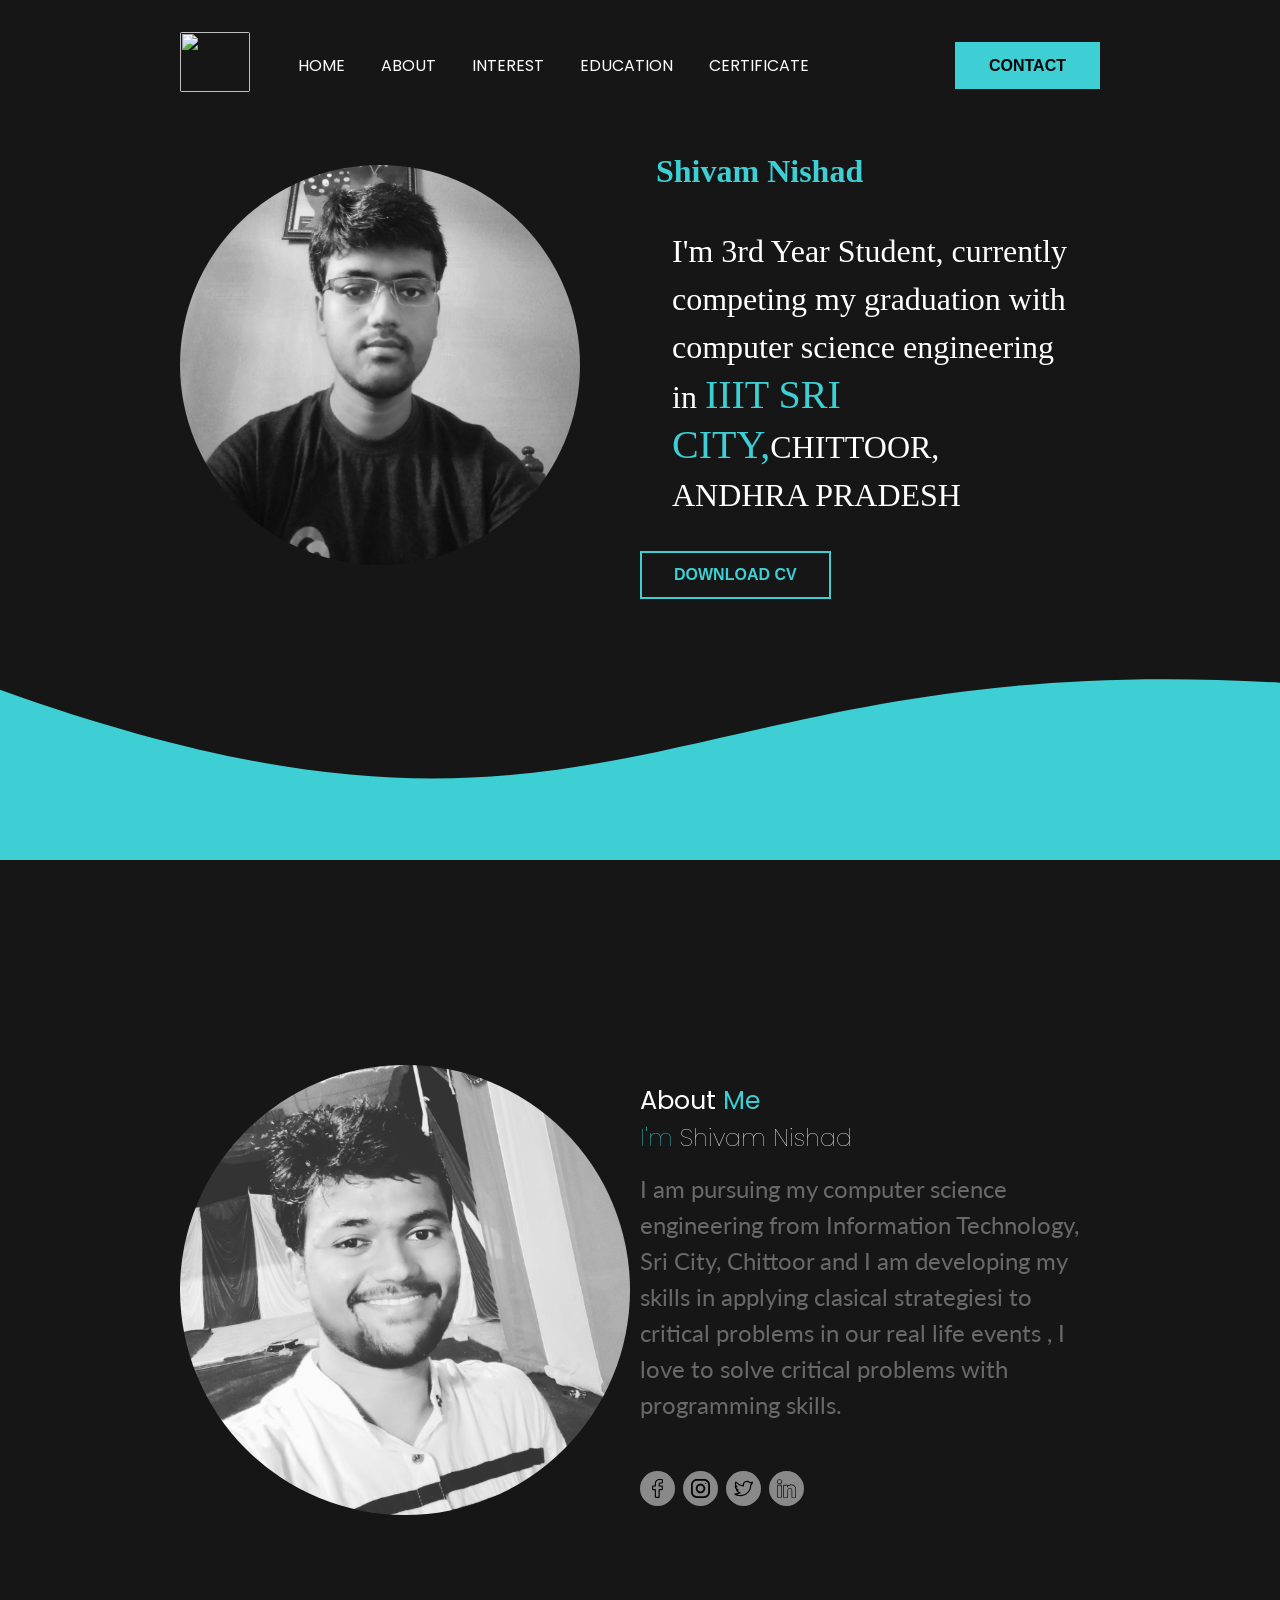
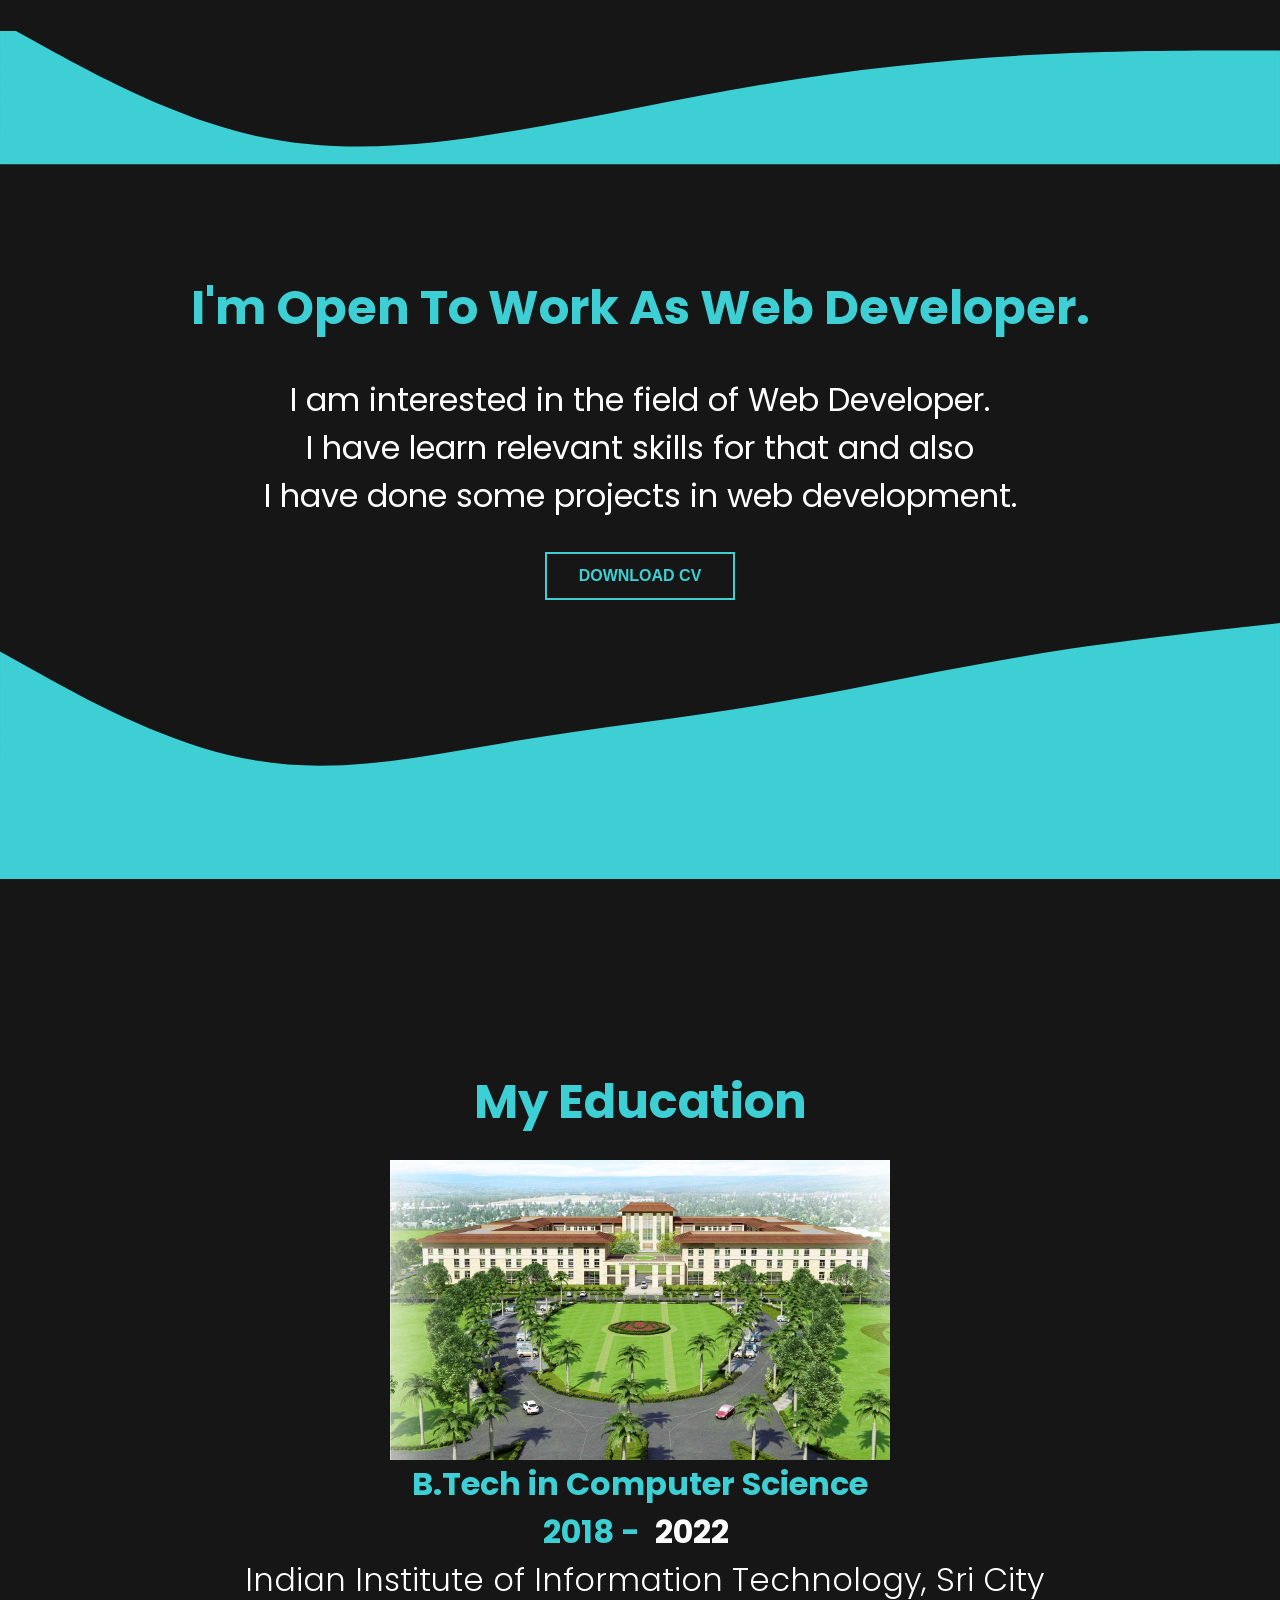
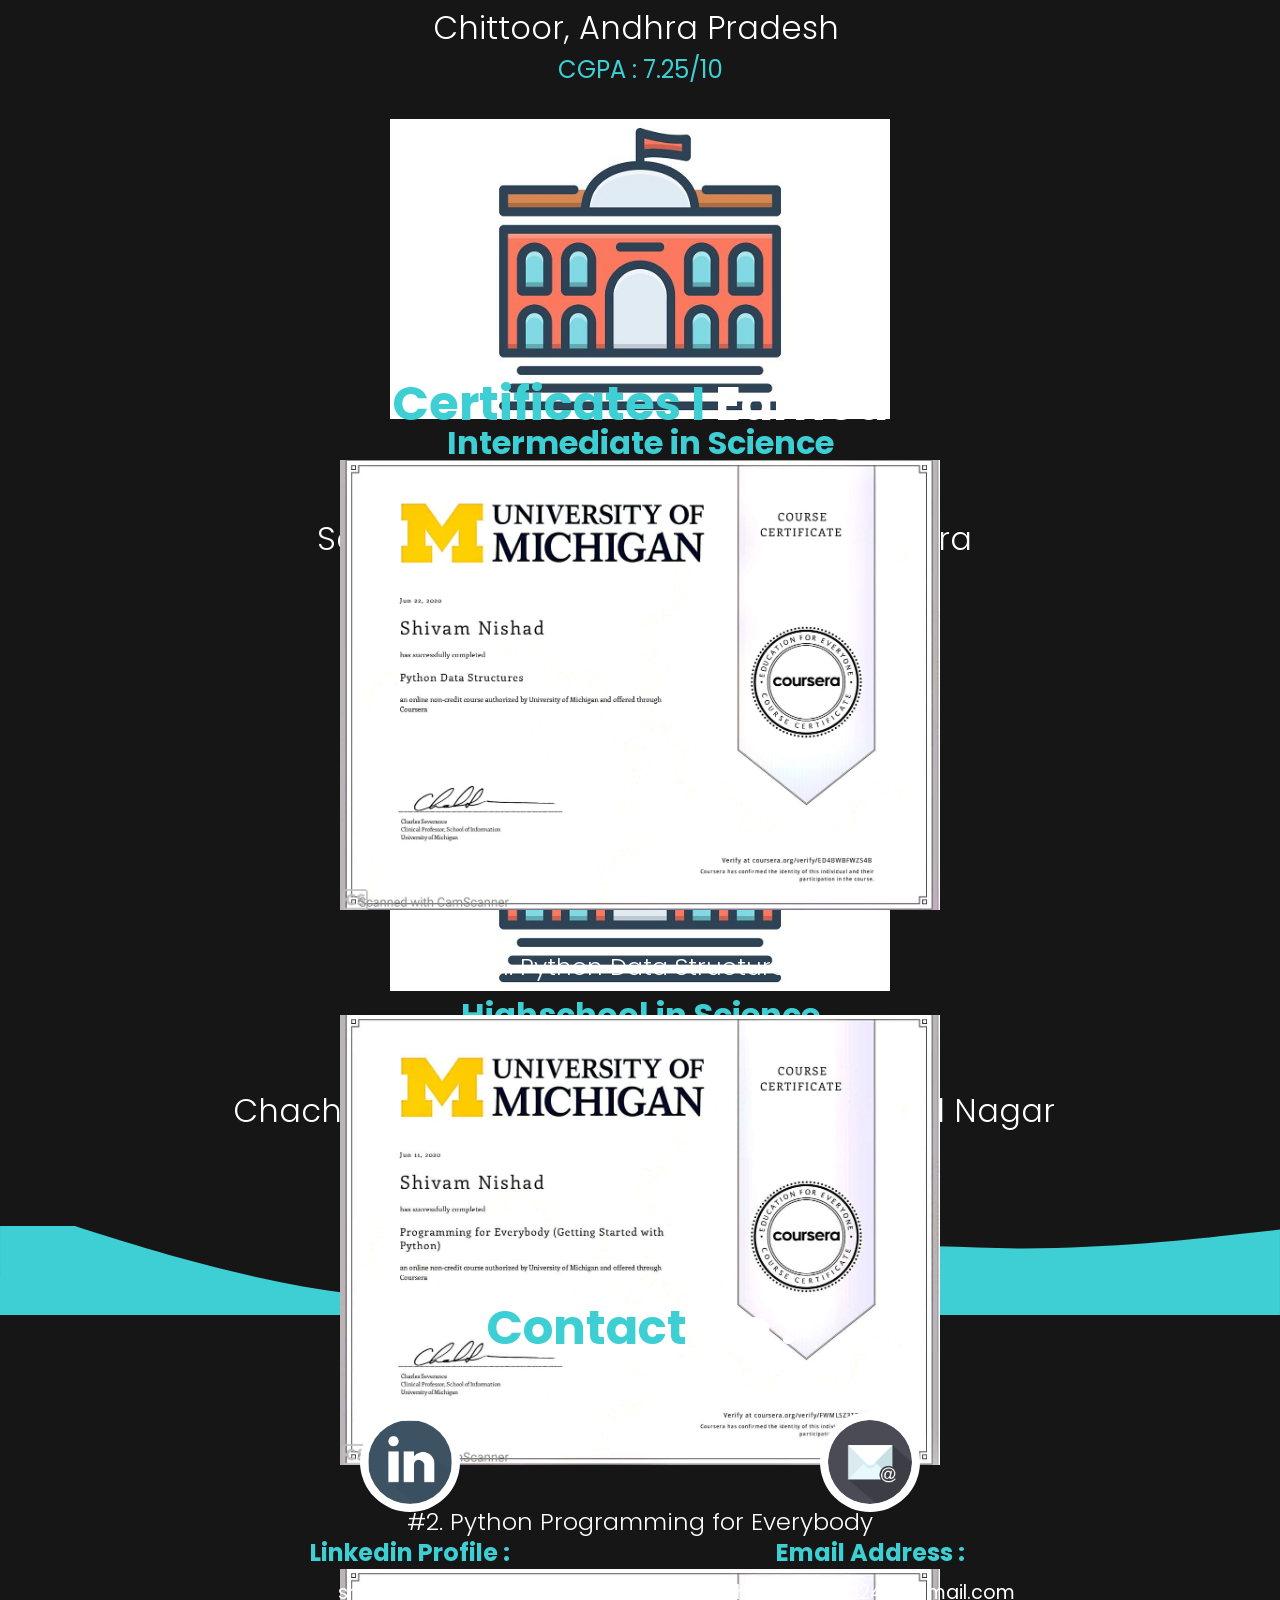
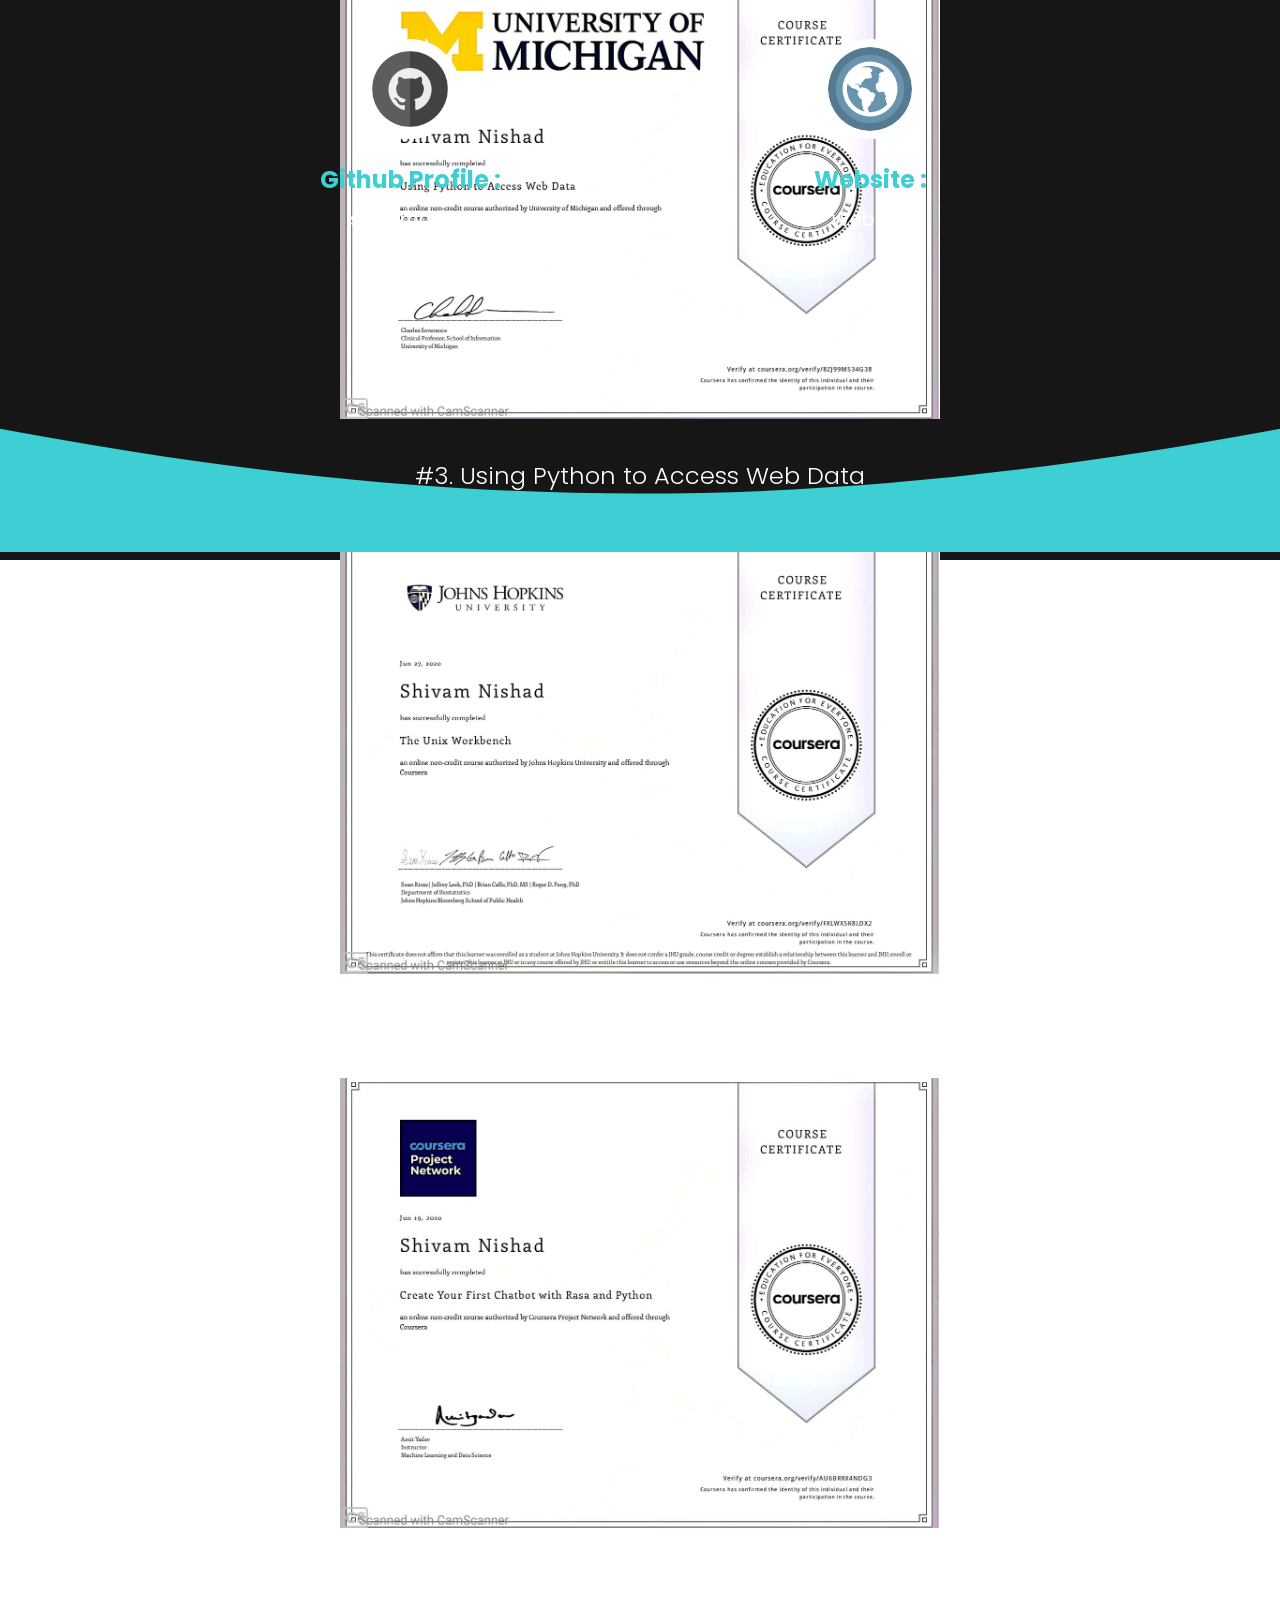
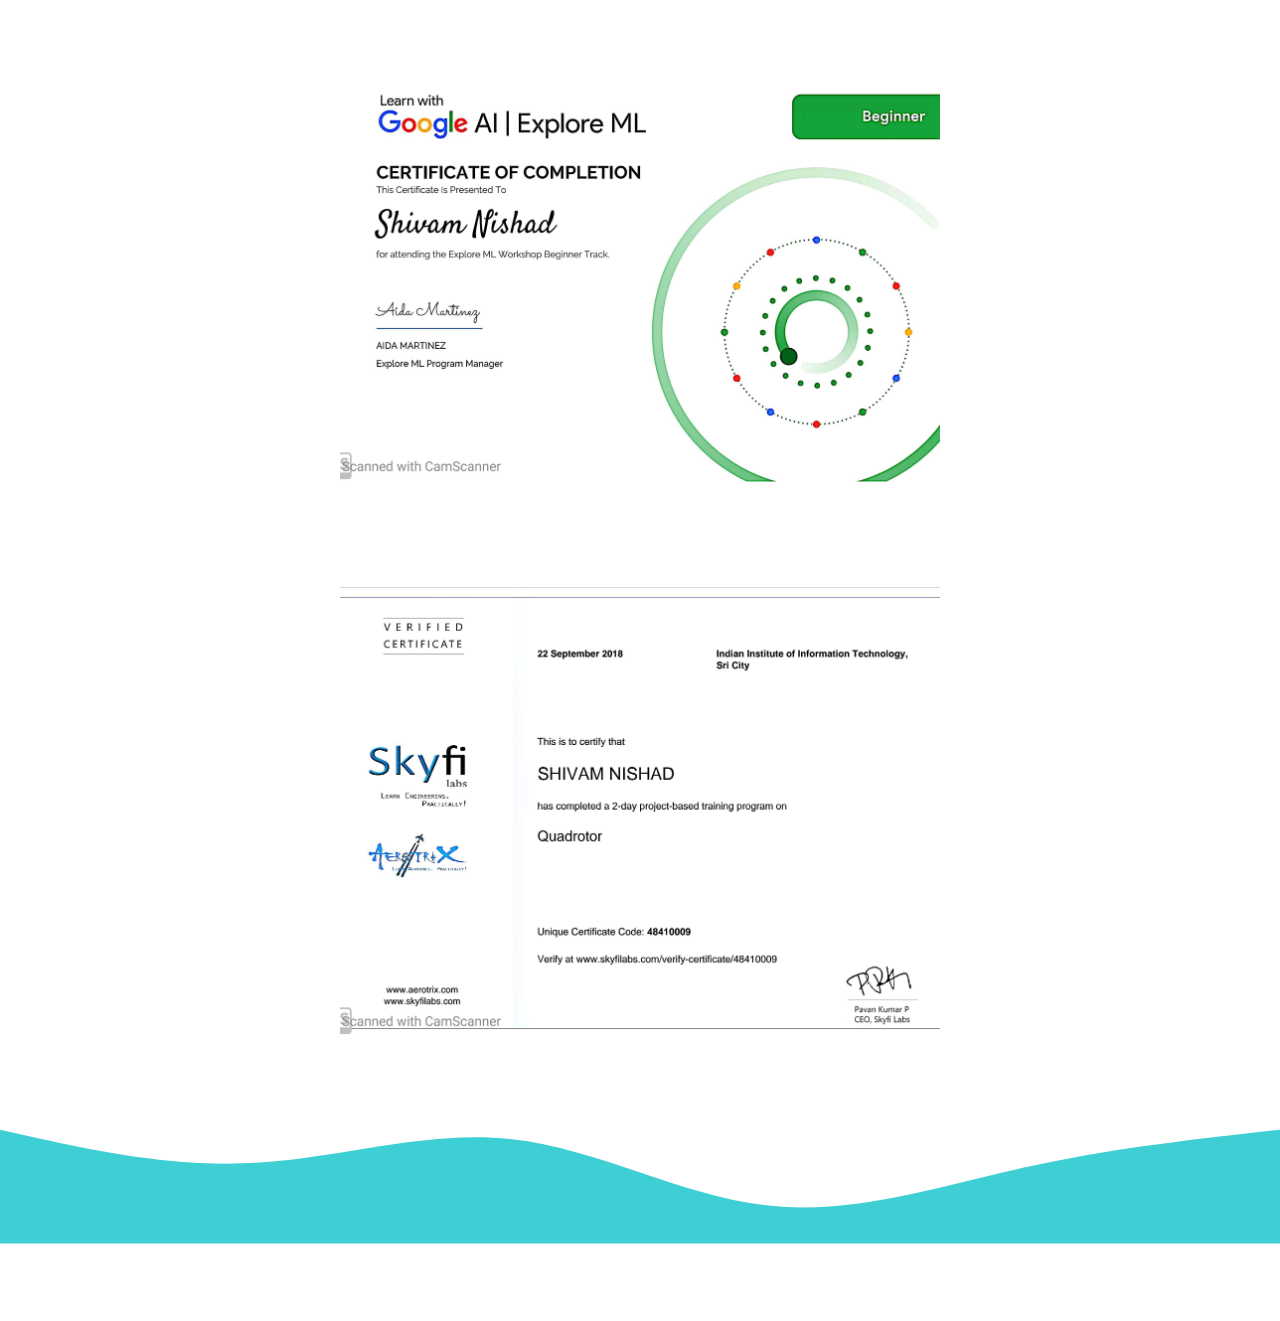
==== index.html @ f61438ac "first commit" ====
<!DOCTYPE html>
<html lang="en">
<head>
    <meta charset="UTF-8">
    <meta name="viewport" content="width=device-width, initial-scale=1.0">
    <title>Welcome ! To My Portfolio</title>
    <link rel="shotcut icon" href="./Image/browser-tab.svg">
    <link rel="preconnect" href="https://fonts.gstatic.com">
    <link href="https://fonts.googleapis.com/css2?family=Poppins:wght@500&display=swap" rel="stylesheet">
    <link rel="preconnect" href="https://fonts.gstatic.com">
    <link rel="preconnect" href="https://fonts.gstatic.com">
    <link rel="stylesheet" type="text/css" href="//cdn.jsdelivr.net/npm/slick-carousel@1.8.1/slick/slick.css"/>
    <link href="https://fonts.googleapis.com/css2?family=Lato:ital,wght@1,300;1,700&display=swap" rel="stylesheet"><link rel="stylesheet" href="./CSS/style.css">
</head>
<body>
    <header>
        <div class="container">
        <nav class="flex items-center justify-between">
            <div class="left flex items-center">
                <div class="branding">
                    <img src="https://cdn1.iconfinder.com/data/icons/office-222/91/General_Office_23-512.png" height="60px" width="70px" alt="">
                </div>
                <div>
                    <a href="#">Home</a>
                    <a href="#about">About</a>
                    <a href="#Interest">Interest</a>
                    <a href="#education">Education</a>
                    <a href="#Certificate">Certificate</a>
                </div>
            </div>
            <div class="right">
                <a href="#contact">
                <button class="btn btn-primary" href="#contact">Contact</button>
            </a>
            </div>
        </nav>
        <div class="Me flex items-center justify-between">
            <div class="left flex-1 flex justifi-center">
                <img src="./Image/profile.jpg" height="400px" width="400px" alt="">
            </div>
            <div class="right flex-1 ">
                <h6>Shivam Nishad</h6>
                <h1>I'm 3rd Year Student, currently competing my graduation with computer science engineering in <span>IIIT SRI CITY,</span>CHITTOOR, ANDHRA PRADESH</h1>
                <div>
                    <a href="./documents/Resume_shivam.pdf" download>
                    <button class="btn btn-secondary"> DOWNLOAD CV </button>
                </a>
                </div>
            </div>
        </div>
        </div>
        <div style="height: 185px; overflow: hidden;" ><svg viewBox="0 0 500 150" preserveAspectRatio="none" style="height: 100%; width: 100%;"><path d="M-3.72,9.19 C239.50,192.73 259.81,-23.39 500.22,6.23 L500.00,150.00 L0.00,150.00 Z" style="stroke: none; fill: #3DCFD3;"></path></svg></div>
        <section id="about" class="about">
        <div class="container flex items-center">
            <div class="flex-1">
                <img class="about-me-image" src="./Image/IMG-20190406-WA0015.jpg" width="400px" height="400px" alt="">
            </div>
            <div class="flex-1">
                <h1>About<span> Me </span> </h1>
                <h3><span>I'm</span> Shivam Nishad</h3>
                <p>I am pursuing my computer science engineering from Information Technology, Sri City, Chittoor and I am developing my skills in applying clasical strategiesi to critical problems in our real life events , I love to solve critical problems with programming skills.</p>
                <div class="social">
                    <a href="https://www.facebook.com/profile.php?id=100026314461861"><img src="./Image/facebook.svg" width="30" height="30" alt=""></a>
                    <a href="https://www.instagram.com/sh1vam99/"><img src="./Image/instagram.svg" width="30" height="30" alt=""></a>
                    <a href="https://twitter.com/ShivamN34395406"><img src="./Image/twitter.svg" width="30" height="30" alt=""></a>
                    <a href="https://www.linkedin.com/in/shivam-nishad-bb4752170/"><img src="./Image/linkedin.svg" width="30" height="30" alt=""></a>
                </div>
            </div>
        </div>
        <svg xmlns="http://www.w3.org/2000/svg" viewBox="0 170 1440 320"><path fill="#3DCFD3" fill-opacity="1" d="M0,160L48,186.7C96,213,192,267,288,288C384,309,480,299,576,282.7C672,267,768,245,864,229.3C960,213,1056,203,1152,197.3C1248,192,1344,192,1392,192L1440,192L1440,320L1392,320C1344,320,1248,320,1152,320C1056,320,960,320,864,320C768,320,672,320,576,320C480,320,384,320,288,320C192,320,96,320,48,320L0,320Z"></path></svg>
        </section>
        <section id="Interest" class="freelancer">
            <h1>I'm Open To Work As Web Developer.</h1>
                <p>I am interested in the field of  Web Developer.<br> I have learn relevant skills for that and also <br> I have done some projects in web development.</p>
                <a href="./documents/Resume_shivam.pdf" download>
                <button class="btn btn-secondary">DOWNLOAD CV</button>
                </a>
                
        <svg xmlns="http://www.w3.org/2000/svg" viewBox="0 6 1440 320">
            <path fill="#3DCFD3" fill-opacity="5" d="M0,64L48,90.7C96,117,192,171,288,186.7C384,203,480,181,576,165.3C672,149,768,139,864,122.7C960,107,1056,85,1152,69.3C1248,53,1344,43,1392,37.3L1440,32L1440,320L1392,320C1344,320,1248,320,1152,320C1056,320,960,320,864,320C768,320,672,320,576,320C480,320,384,320,288,320C192,320,96,320,48,320L0,320Z"></path>
          </svg>
        </section>
        <section id="education" class="Education">
            <h1 class="section-heading"><span>My </span>Education</h1>
            <div id="mycorousel" class="corousel slide" data-ride="corousel">  
            <div class="slider">
                <div class="slide">
                    <img src="./Image/IIITS.jpg" alt="">
                    <h3>B.Tech in Computer Science <br> 2018 - <span>2022</span></h3>
                    <h4><span>Indian Institute of Information Technology, Sri City <br>Chittoor, Andhra Pradesh</span> </h4>
	                <p class="location">CGPA : 7.25/10</p>
                </div>
                <div class="slide">
                    <img src="./Image/school.jpg" alt="">
                    <h3>Intermediate in Science <br> 2015 - <span>2017</span></h3>
                    <h4><span>Sardar Patel inter college W-2 Juhi Barra <br> Kanpur, Uttar Pradesh</span> </h4>
	                <p class="location">Class 12th : 84.40%  <span>&&</span> PCM : 90%</p>
                </div>
                <div class="slide">
                    <img src="./Image/school.jpg" alt="">
                    <h3>Highschool in Science <br> 2013 - <span>2015</span></h3>
                    <h4><span>Chacha Nehru Smarak Inter College Govind Nagar <br> Kanpur, Uttar Pradesh</span> </h4>
	                <p class="location">Class 10th : 87.83%</p>
                </div>
            </div>
            <div class="slider-dots"></div>
        </div>  
        <svg xmlns="http://www.w3.org/2000/svg" viewBox="0 220 1440 220"><path fill="#3DCFD3" fill-opacity="1" d="M0,192L48,208C96,224,192,256,288,277.3C384,299,480,309,576,298.7C672,288,768,256,864,245.3C960,235,1056,245,1152,245.3C1248,245,1344,235,1392,229.3L1440,224L1440,320L1392,320C1344,320,1248,320,1152,320C1056,320,960,320,864,320C768,320,672,320,576,320C480,320,384,320,288,320C192,320,96,320,48,320L0,320Z"></path></svg>   
     </section>

     <section id="Certificate" class="work">
        <h1 class="section-heading">Certificates I<span> Earned </span></h1>
        <div id="mycorousel" class="corousel slide" data-ride="corousel"></div>
        <div class="Certificate-slider">
            <div class="slide">
                <a href="https://coursera.org/share/10fdf698d60123644ab3b69899d9bbb2"><img src="./Image/python-data-structure.jpeg" alt=""></a>
                    <h3>#1. Python Data Structures</h3>
            </div>
            <div class="slide">
                <a href="https://coursera.org/share/2f225fdd6e8ce8d485247b0a95b517a1"><img src="./Image/python-evry-bdy.jpg" alt=""></a>
                <h3>#2. Python Programming for Everybody</h3>
            </div>
            <div class="slide">
                <a href="https://coursera.org/share/739a9110d468173770679551396db1c9"><img src="./Image/python-web-data.jpeg" alt=""></a>
                <h3>#3. Using Python to Access Web Data</h3>
            </div>
            <div class="slide">
                <a href="https://coursera.org/share/9d49b92a0332fd8b5a9b939c83be8df5"><img src="./Image/unix-workbench.jpeg" alt=""></a>
                <h3>#4. The Unix Workbench</h3>
            </div>
            <div class="slide">
                <a href="https://coursera.org/share/16cab9f145cea34e9f3ab32277da7755"><img src="./Image/chatboat.jpg" alt=""></a>
                <h3>#5. First Chatbot with Rasa and Python</h3>
            </div>
            <div class="slide">
                <a href="https://drive.google.com/file/d/152Jw9VzxhFRpgqG7Gvkb_3tuql6ZMbxX/view"><img src="./Image/explore-ML.jpeg" alt=""></a>
                <h3>#6. Explore ML workshop - Google </h3>
            </div>
            <div class="slide">
                <a href="https://www.skyfilabs.com/verify-certificate/48410009"><img src="./Image/skyfi-lab.jpeg" alt=""></a>
                <h3>#7. Quadrotor workshop - Skyfi Labs</h3>
            </div>
        </div>
        
        <div class="Certificate-slider-dots"></div>
        <svg xmlns="http://www.w3.org/2000/svg" viewBox="0 180 1440 220"><path fill="#3DCFD3" fill-opacity="1" d="M0,192L48,202.7C96,213,192,235,288,229.3C384,224,480,192,576,202.7C672,213,768,267,864,277.3C960,288,1056,256,1152,234.7C1248,213,1344,203,1392,197.3L1440,192L1440,320L1392,320C1344,320,1248,320,1152,320C1056,320,960,320,864,320C768,320,672,320,576,320C480,320,384,320,288,320C192,320,96,320,48,320L0,320Z"></path></svg>
    </section>
    <section id="contact" class="contact">
        <div class="container">
            <h1>Contact <span>Me : </span></h1>
            <div class="card-wrapper">
                <div class="card">
                    <a href="https://www.linkedin.com/in/shivam-nishad-bb4752170/"><img src="./Image/linkedin-1.png" width="100" height="100" alt=""></a>
                    <h2>Linkedin Profile :</h2>
                    <div class="content"><p><a href="https://www.linkedin.com/in/shivam-nishad-bb4752170/">shivam-nishad</a></p></div>
                </div>
                <div class="card">
                    <a href="mailto:shivamnishad246@gmail.com"><img src="./Image/gmail-1.png" width="100" height="100"alt=""></a>
                    <h2>Email Address :</h2>
                    <div class="content"><p><a href="mailto:shivamnishad246@gmail.com">shivamnishad246@gmail.com</a></p></div>
                </div>
                <div class="card">
                    <a href="https://github.com/shivamnew"><img src="./Image/github-icon.png" width="100" height="100"alt=""></a>
                    <h2>Github Profile :</h2>
                    <div class="content"><p><a href="https://github.com/shivamnew">shivamnnew</a></p></div>
                </div>
                <div class="card">
                    <a href="#"><img src="./Image/website-1.png" width="100" height="100"alt=""></a>
                    <h2>Website :</h2>
                    <div class="content"><p><a href="#">Website </a></p></div>
                </div>
            </div>
        </div>
        <div style="height: 185px; overflow: hidden;" ><svg viewBox="0 0 500 150" preserveAspectRatio="none" style="height: 100%; width: 100%;"><path d="M0.00,49.99 C177.43,118.71 315.12,121.67 500.00,49.99 L500.00,150.00 L0.00,150.00 Z" style="stroke: none; fill: #3DCFD3;"></path></svg></div>
      </section>

        <script type="text/javascript" src="//code.jquery.com/jquery-1.11.0.min.js"></script>
        <script type="text/javascript" src="//code.jquery.com/jquery-migrate-1.2.1.min.js"></script>
        <script type="text/javascript" src="//cdn.jsdelivr.net/npm/slick-carousel@1.8.1/slick/slick.min.js"></script>

  <script src="./js/app.js"></script>
</body>
</html>
---- CSS/style.css ----
@import 'utility.css';

:root{
    --primary:#3DCFD3;
    --dark:#161616;
    --pure:#FFFFFF;
    --ternary:#898989;
    --light:#F2F2F2;
    --secondary:#070606;

}
body{
    font-family: 'Poppins', sans-serif;
}

html{
    scroll-behavior: smooth;
}


*{
    padding: 0;
    margin: 0;
    box-sizing: border-box;
    -webkit-font-smotthing:antialiased;
}

header{
    background-color: var(--dark);
    height:110vh;
    width: 100vw;
    
}
section{
    padding: 6rem 0;
    height:100vh;
    width: 100vw;
    background-color:var(--dark);
}
.container{
    width: 75vw;
    height: 75vh;
    max-width: 1152px;
    padding: 0 20px;
    margin: 0 auto;
    
}
.container .branding img{
    border-radius: 3%;
}

header nav .left a{
    color:var(--pure);
    text-decoration: none;
    margin-right: 2rem;
    text-transform: uppercase;
    transition:all .3s ease;
    
}

header nav .left a:hover{
    color: var(--primary);
}


header nav{
   padding: 2rem 0; 
}

header nav .branding{
    margin-right: 3rem;
}

.Me .left img{
    border-radius: 50%;
     
}
.Me .right{
    color:var(--pure);
    line-height: 3rem;
}

.Me .right h6{
    font-family: 'Lobster', cursive;
    font-family: 'Vollkorn', serif;
    font-size: 2rem;
    color:var(--primary);
    margin: 1rem;
}
.Me .right h1{
    font-family: 'Lobster', cursive;
    font-family: 'Vollkorn', serif;
    font-size:2rem;
    font-weight:100 ;
    margin: 2rem;
}
.Me .right h1 span{
    color: var(--primary);
    font-size: 2.5rem;
}

section.about svg:hover{
    transition: all .5s ease;
}

section.about .about-me-image{
    height: 450px;
    width: 450px;
    border-radius: 50%;
}

section.about h1{
    margin-bottom:1 rem;
    font-size: 1.6rem;
    font-weight: 400;
    color: var(--pure);
}
section.about h1 span{
    color:var(--primary);
}

section.about h3{
    font-size: 1.5rem;
    margin-bottom:1rem;
    font-weight: 100;
    color: var(--pure);
 }
 section.about h3 span{
     color: var(--primary);
     font-size: 1.5rem;
 }
 section.about p{
     color: dimgrey;
     line-height: 1.5;
     font-family: 'Lato', sans-serif;
     font-size: 1.5rem;
     margin-bottom: 3rem;
 }

 section.about .social{
    display: flex;

 }

 section.about .social a{
     background-color: #898989;
     display: flex;
     align-items: center;
     justify-content: center;
     width: 35px;
     height: 35px;
     border-radius: 50%;
     -webkit-webkit: border radius 50%;
     -moz-webkit: border radius 50%;
     -ms-webkit: border radius 50%;
     -o-webkit: border radius 50%;
     margin-right: 0.5rem;
     transition: all 0.3s ease;
     
 }
 section.about .social a img{
     width: 100%;
     height: 100%;
     padding: 00.5rem;
 }

 section.about .social a:hover{
     background-color: var(--primary);
 }
 section.freelancer{
    text-align: center;
    height:100vh;
    width: 100vw;
    color: #666666;
    background-color: var(--dark);

}
section.freelancer h1{
    font-size: 3rem;
    color:var(--primary);
    margin: 1rem;
}
section.freelancer p{
    font-size: 2rem;
    color:var(--pure);
    margin: 2rem;
}
section.Education h1{
    margin-top: -90px;
    margin-bottom: -10px;
    font-size: 3rem;
    color: var(--primary);
}
/* section.Education {
    text-align: center;
    margin-top: -60px;
}

section.Education h1{
    font-size: 3rem;
    color: var(--pure);
}
section.Education .slider .slide-1 h3{
    font-size: 2rem;
    color: var(--primary);
}
section.Education h3 span{
    color: var(--pure);
}
section.Education h1 span{
    color: var(--primary);
}
section.Education .sleder .slide-1 img{
    width: 500px;
    height: 300px;
    margin-top: 20px;
}
*/
section.Education .slider .slide span{
    color: var(--pure);
    margin-left: 0.5rem;
    margin-right: 0.5rem;
    font-size: 2rem;
}
/* ---------------------------------------------- */
section.Education .slider .slide h4{
    color: var(--pure);
    font-size: 1.5rem;
    font-weight: 300;
}
/* ---------------------------------------------- */
section.Education .slider .slide .location{
    color: var(--primary);
    font-size: 1.5rem;
} 

section.Education .slider .slide img{
    width: 500px;
    height: 300px;
    object-fit: cover;
    margin-top: 2rem;

}
/* -------------------------------------------------- */
section.Education .slider .slide{
    text-align: center;
    display: flex;
    align-items: center;
    flex-direction: column;
}
/* ------------------------------------------------- */
section.Education .slider .slide h3{
    font-size: 2rem;
    color: var(--primary);
}
section.Education .slider .slide h3 span{
    color: var(--pure);
}

section.Education .slider-dots .dots{
    list-style-type:none;
    display:flex!important;
    justify-content: center;
}
/* --------------------------------------------------- */
section.Education .slider-dots{
    margin-top: .5rem;
}
/* ----------------------------------------------------- */
section.Education .slider-dots button{
    font-size: 0;
    width: 15px;
    height:8px;
    margin-right: 0.8rem;
    border: none;
    outline: none;
    background: var(--ternary);
    border-radius: 50px;
    cursor: pointer;

}
/* ------------------------------------------------------- */
section.Education .dots li.slick-active button{
    background: var(--primary);
    width: 30px;
}
section.work h1{
    margin-top: -5.5rem;
    margin-bottom: -10px;
    font-size: 3rem;
    color: var(--primary);
}
section.work h1 span{
    color: #FFFFFF;
}


section.Education .Certificate-slider-dots .slide span{
    color: var(--pure);
    margin-left: 0.5rem;
    margin-right: 0.5rem;
    font-size: 2rem;
}


/* ------------------------------------------------------------- */
section.work .Certificate-slider-dots .Certificate-dots{
    list-style-type:none;
    display:flex!important;
    justify-content: center;
}
section.work .Certificate-slider-dots{
    margin-top: .5rem;
}
section.work .Certificate-slider .slide img{
    width: 600px;
    height: 450px;
    object-fit: cover;
    margin-top: 1.9rem;
    margin-bottom: 2rem;
}
section.work .Certificate-slider .slide h3{
    color: var(--pure);
    font-size: 1.5rem;
    font-weight: 300;
}
/* ----------------------------------------------------------- */
section.work .Certificate-slider .slide{
    text-align: center;
    display: flex;
    align-items: center;
    flex-direction: column;
}
/* ----------------------------------------------------------- */

section.work .Certificate-slider-dots{
    margin-top: 0.5rem;
}

/* ------------------------------------------------------------- */
section.work .Certificate-slider-dots button{
    font-size: 0;
    width: 15px;
    height:8px;
    margin-right: 0.8rem;
    border: none;
    outline: none;
    background: var(--ternary);
    border-radius: 50px;
    cursor: pointer;

}

section.work .Certificate-dots li.slick-active button{
    background: var(--primary);
    width: 30px;
    transition: 0.1 ease;
}


section.contact h1{
   margin-top: -4rem;
   text-align: center;
    margin-bottom: 3rem;
    font-size: 3rem;
    color: var(--primary);
}
section.contact h1 span{
    color: var(--pure);
}

section.contact .card-wrapper{
    display: grid;
    grid-template-columns: repeat(2,1fr);
    
}

section.contact .card-wrapper .card{
    text-align: center;
    margin-bottom: 2rem;
}

section.contact .card-wrapper .card img{
    background: var(--pure);
    border-radius: 50%;
    padding: 00.5rem;
    
}

section.contact .card-wrapper .card h2{
    color: var(--primary);
    margin-top: 1rem;
    margin-bottom: 0.5rem;
}
section.contact .card-wrapper .card .content a{
    text-decoration: none;
    font-size: 1.2rem;
    color: var(--pure);
}

/* ------------------mobile navigation ------------ */
/* @media (max-width:870px){
    header #main-nav{
        display: none;
    }
}

.site-main-wrapper{
    position: relative;
}
.hamberger{
    position: absolute;
    top: 40px;
    right: 40px;
    z-index: 11;
    background: none;
    border: none;
    outline: none;
    cursor: pointer;
}
.hamberger img{
    width: 50px;
    height: 50px;
}

.mobile-nav{
    position: fixed;
    top: 0;
    left: 0;
    z-index: 1001;
    background:var(--light) ;
    width: 100%;
    height: 100%;
    padding: 2rem;

} */
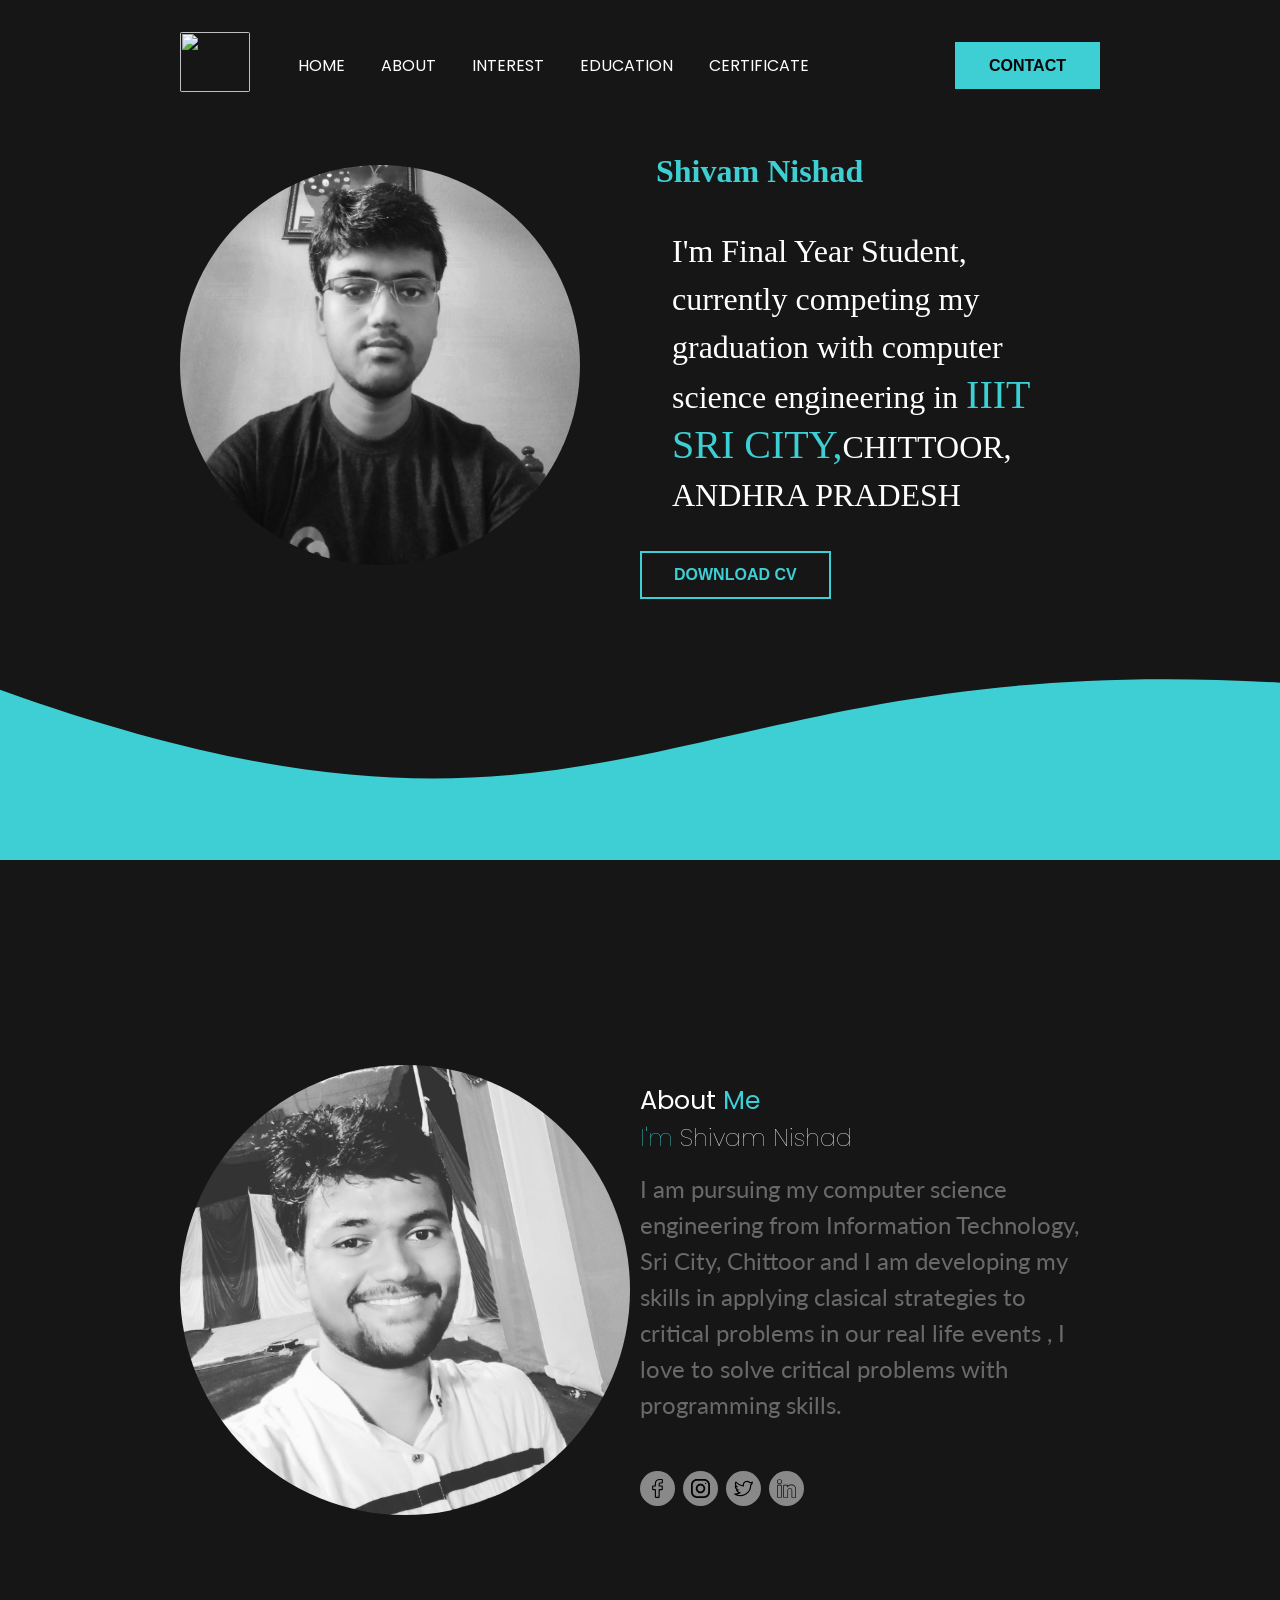
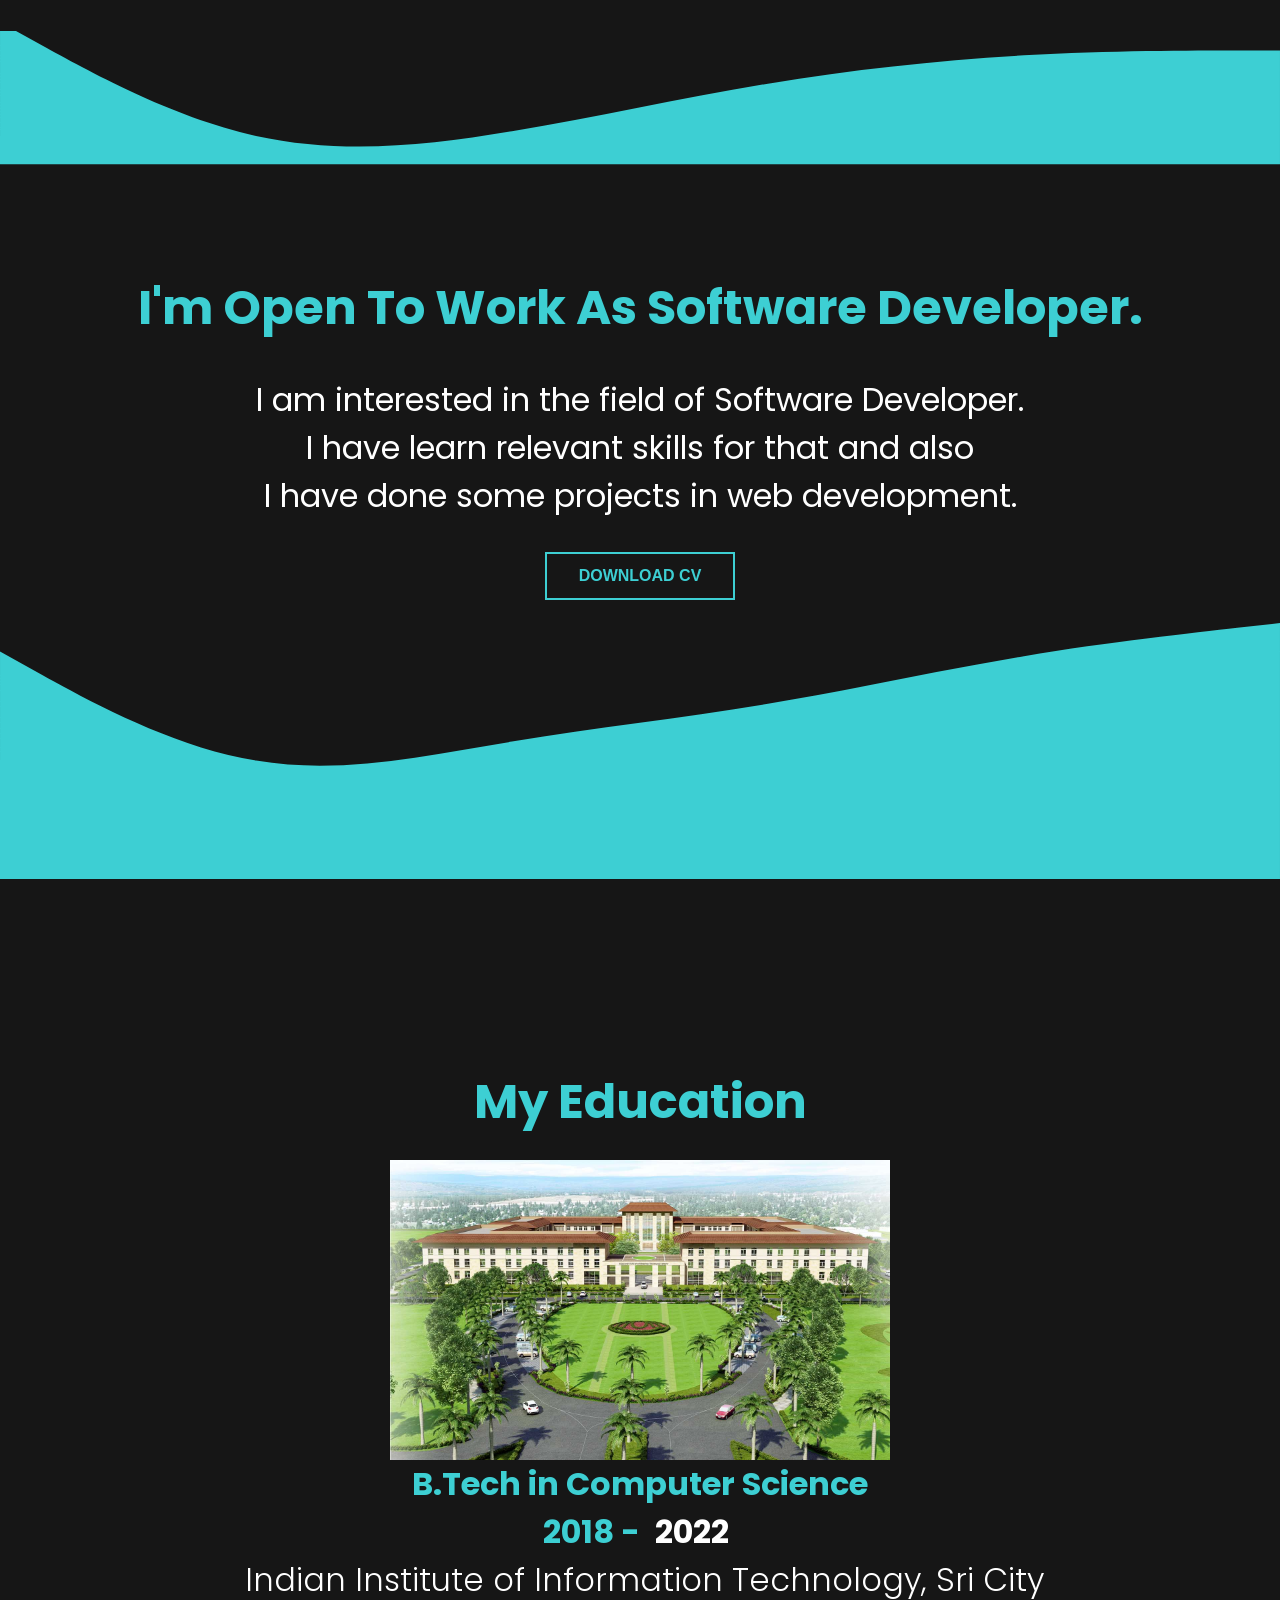
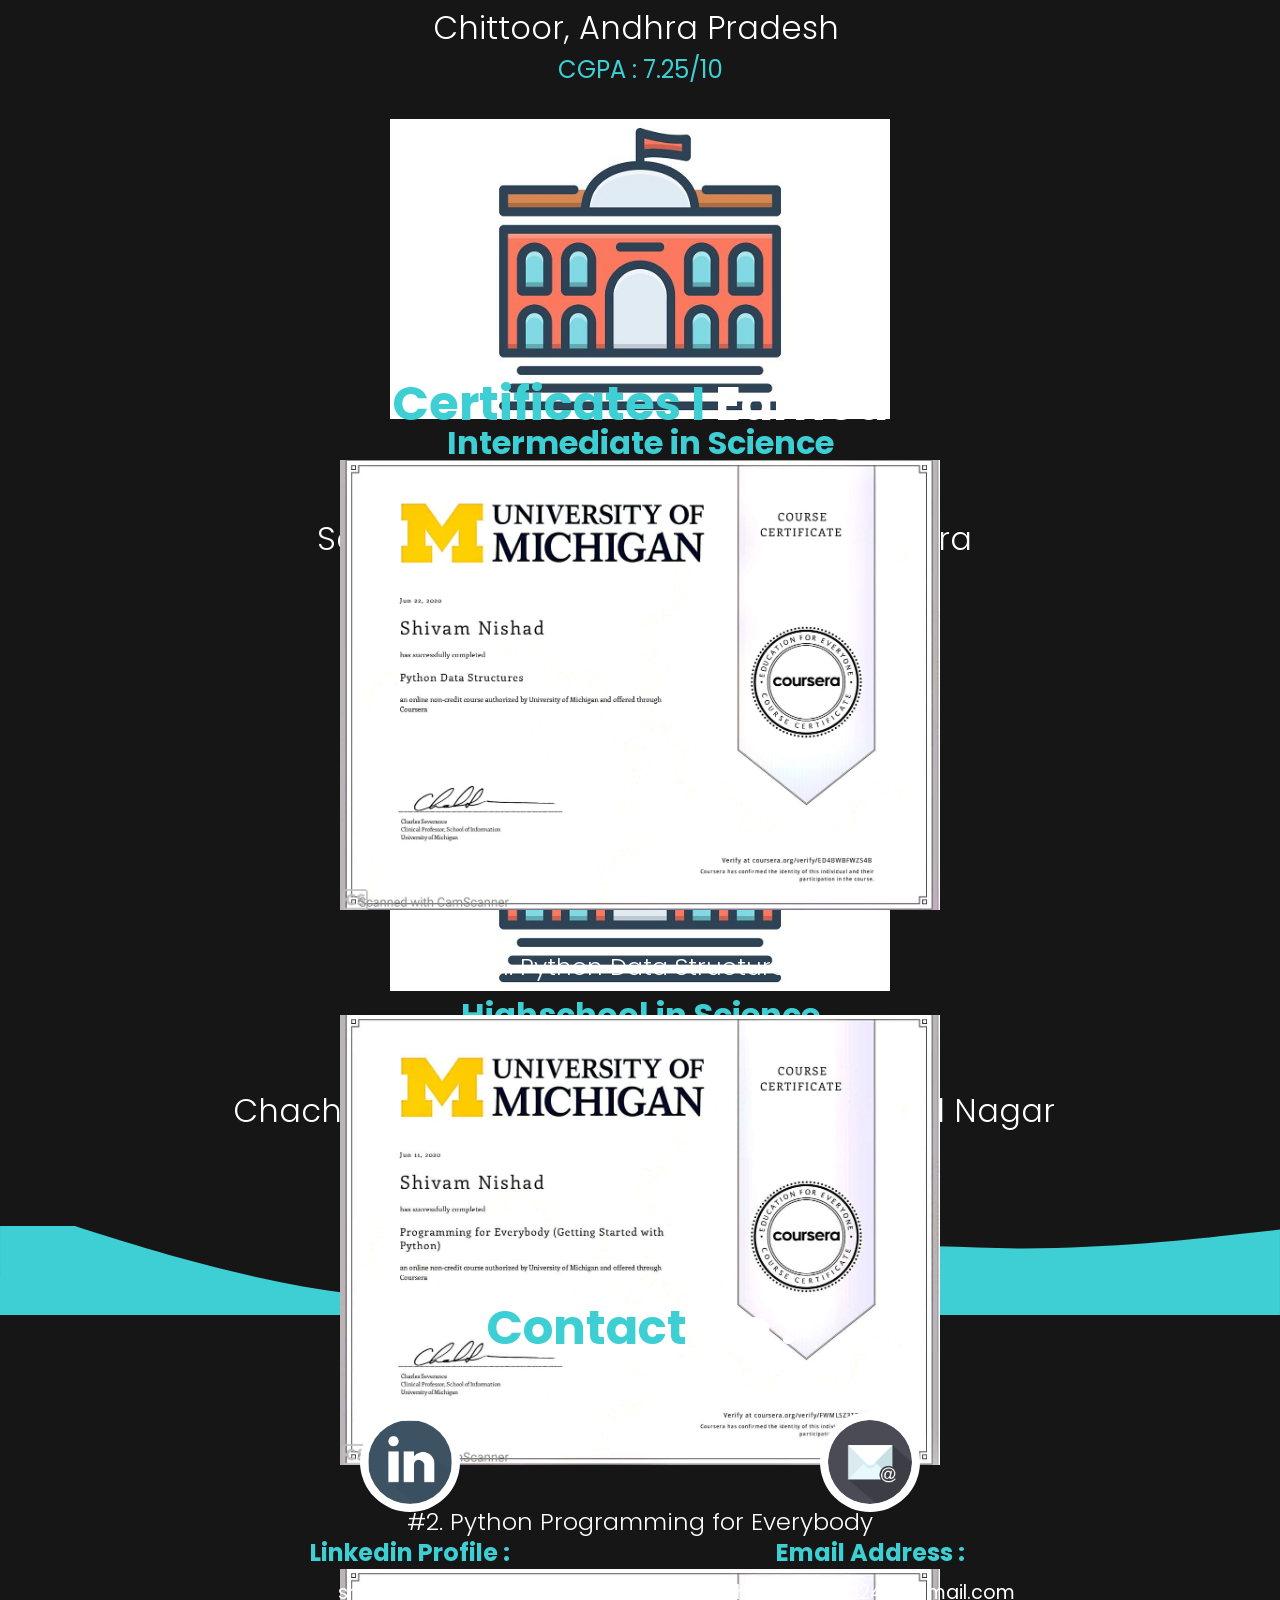
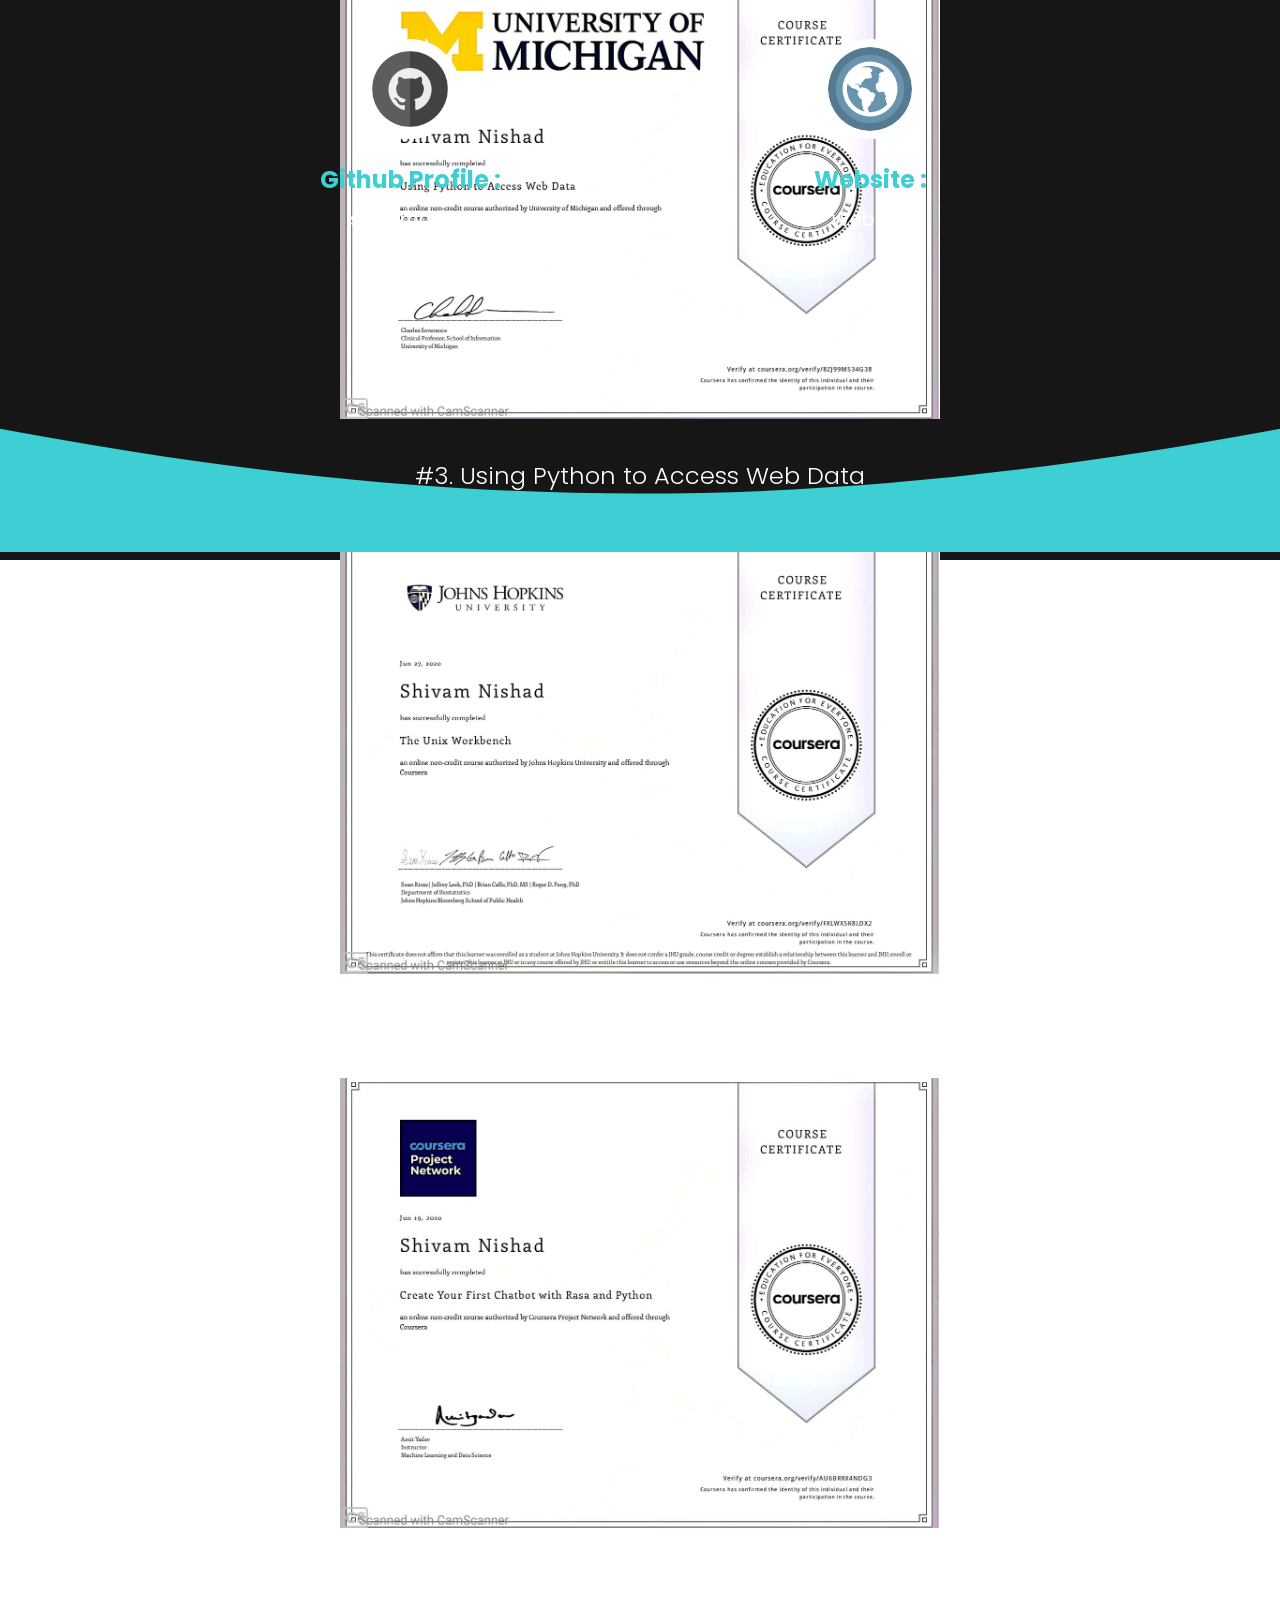
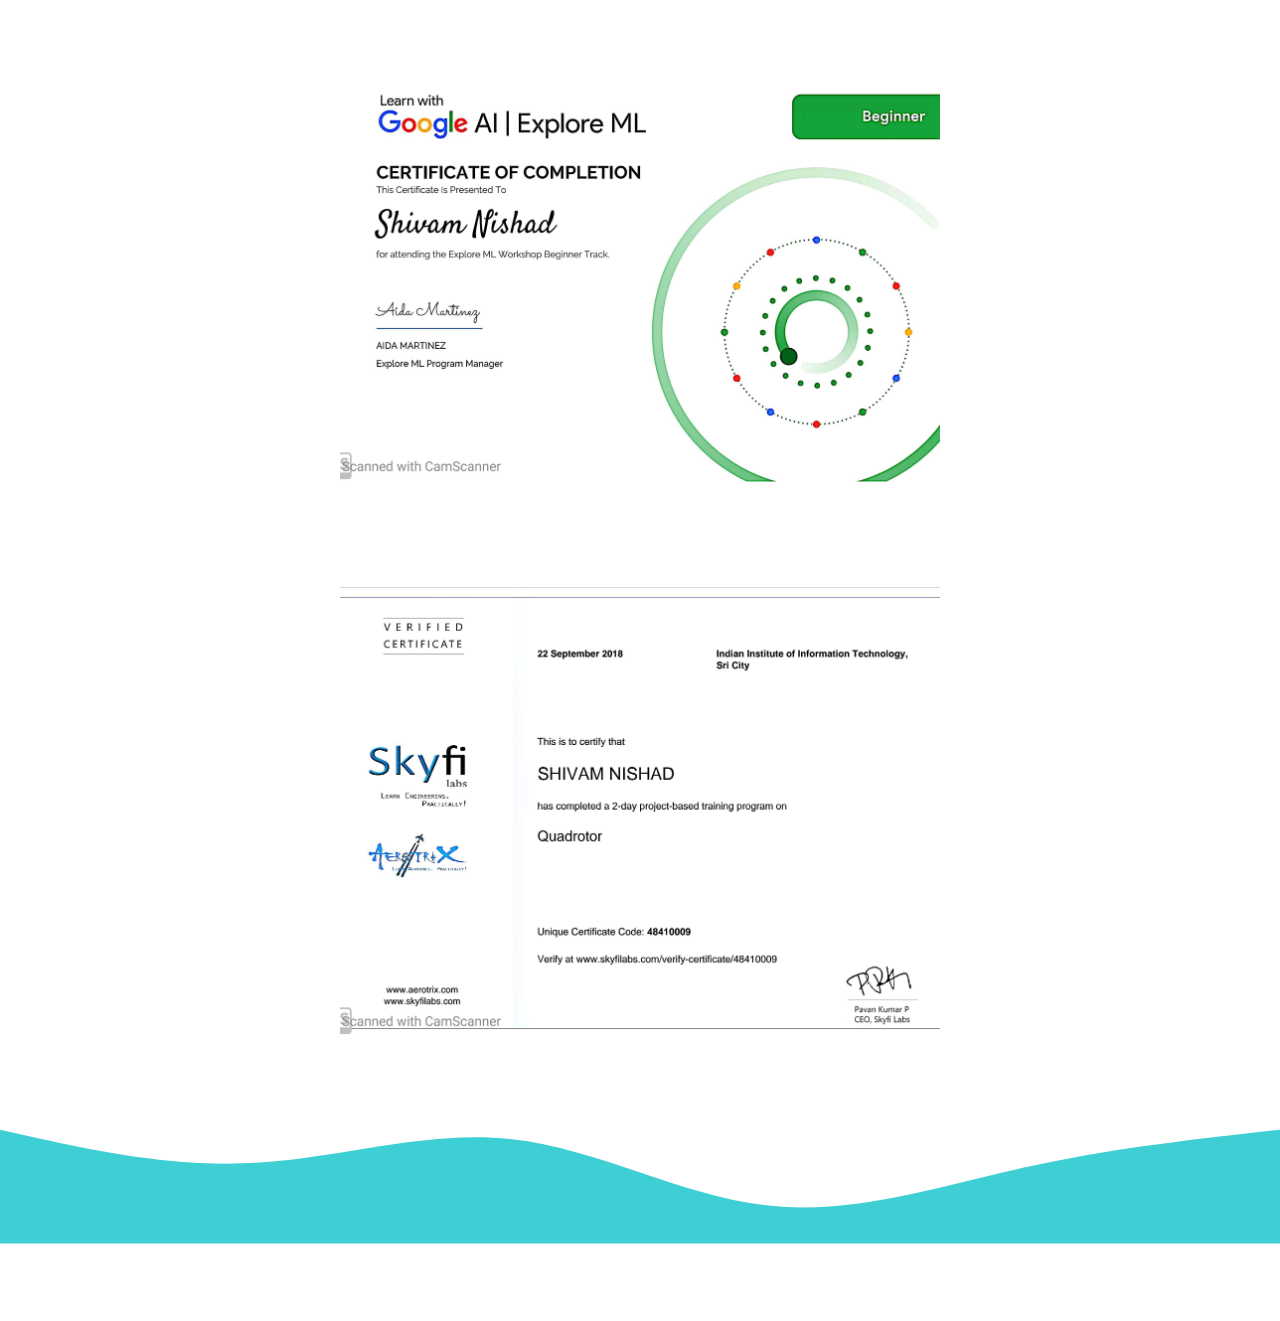
==== commit 10230b05: "new commit" ====
--- a/index.html
+++ b/index.html
@@ -11,6 +11,8 @@
     <link rel="preconnect" href="https://fonts.gstatic.com">
     <link rel="stylesheet" type="text/css" href="//cdn.jsdelivr.net/npm/slick-carousel@1.8.1/slick/slick.css"/>
     <link href="https://fonts.googleapis.com/css2?family=Lato:ital,wght@1,300;1,700&display=swap" rel="stylesheet"><link rel="stylesheet" href="./CSS/style.css">
+
+    
 </head>
 <body>
     <header>
@@ -40,7 +42,7 @@
             </div>
             <div class="right flex-1 ">
                 <h6>Shivam Nishad</h6>
-                <h1>I'm 3rd Year Student, currently competing my graduation with computer science engineering in <span>IIIT SRI CITY,</span>CHITTOOR, ANDHRA PRADESH</h1>
+                <h1>I'm Final Year Student, currently competing my graduation with computer science engineering in <span>IIIT SRI CITY,</span>CHITTOOR, ANDHRA PRADESH</h1>
                 <div>
                     <a href="./documents/Resume_shivam.pdf" download>
                     <button class="btn btn-secondary"> DOWNLOAD CV </button>
@@ -58,10 +60,10 @@
             <div class="flex-1">
                 <h1>About<span> Me </span> </h1>
                 <h3><span>I'm</span> Shivam Nishad</h3>
-                <p>I am pursuing my computer science engineering from Information Technology, Sri City, Chittoor and I am developing my skills in applying clasical strategiesi to critical problems in our real life events , I love to solve critical problems with programming skills.</p>
+                <p>I am pursuing my computer science engineering from Information Technology, Sri City, Chittoor and I am developing my skills in applying clasical strategies to critical problems in our real life events , I love to solve critical problems with programming skills.</p>
                 <div class="social">
                     <a href="https://www.facebook.com/profile.php?id=100026314461861"><img src="./Image/facebook.svg" width="30" height="30" alt=""></a>
-                    <a href="https://www.instagram.com/sh1vam99/"><img src="./Image/instagram.svg" width="30" height="30" alt=""></a>
+                    <a href="https://www.instagram.com/_shivamnishad_/"><img src="./Image/instagram.svg" width="30" height="30" alt=""></a>
                     <a href="https://twitter.com/ShivamN34395406"><img src="./Image/twitter.svg" width="30" height="30" alt=""></a>
                     <a href="https://www.linkedin.com/in/shivam-nishad-bb4752170/"><img src="./Image/linkedin.svg" width="30" height="30" alt=""></a>
                 </div>
@@ -70,8 +72,8 @@
         <svg xmlns="http://www.w3.org/2000/svg" viewBox="0 170 1440 320"><path fill="#3DCFD3" fill-opacity="1" d="M0,160L48,186.7C96,213,192,267,288,288C384,309,480,299,576,282.7C672,267,768,245,864,229.3C960,213,1056,203,1152,197.3C1248,192,1344,192,1392,192L1440,192L1440,320L1392,320C1344,320,1248,320,1152,320C1056,320,960,320,864,320C768,320,672,320,576,320C480,320,384,320,288,320C192,320,96,320,48,320L0,320Z"></path></svg>
         </section>
         <section id="Interest" class="freelancer">
-            <h1>I'm Open To Work As Web Developer.</h1>
-                <p>I am interested in the field of  Web Developer.<br> I have learn relevant skills for that and also <br> I have done some projects in web development.</p>
+            <h1>I'm Open To Work As Software Developer.</h1>
+                <p>I am interested in the field of Software Developer.<br> I have learn relevant skills for that and also <br> I have done some projects in web development.</p>
                 <a href="./documents/Resume_shivam.pdf" download>
                 <button class="btn btn-secondary">DOWNLOAD CV</button>
                 </a>
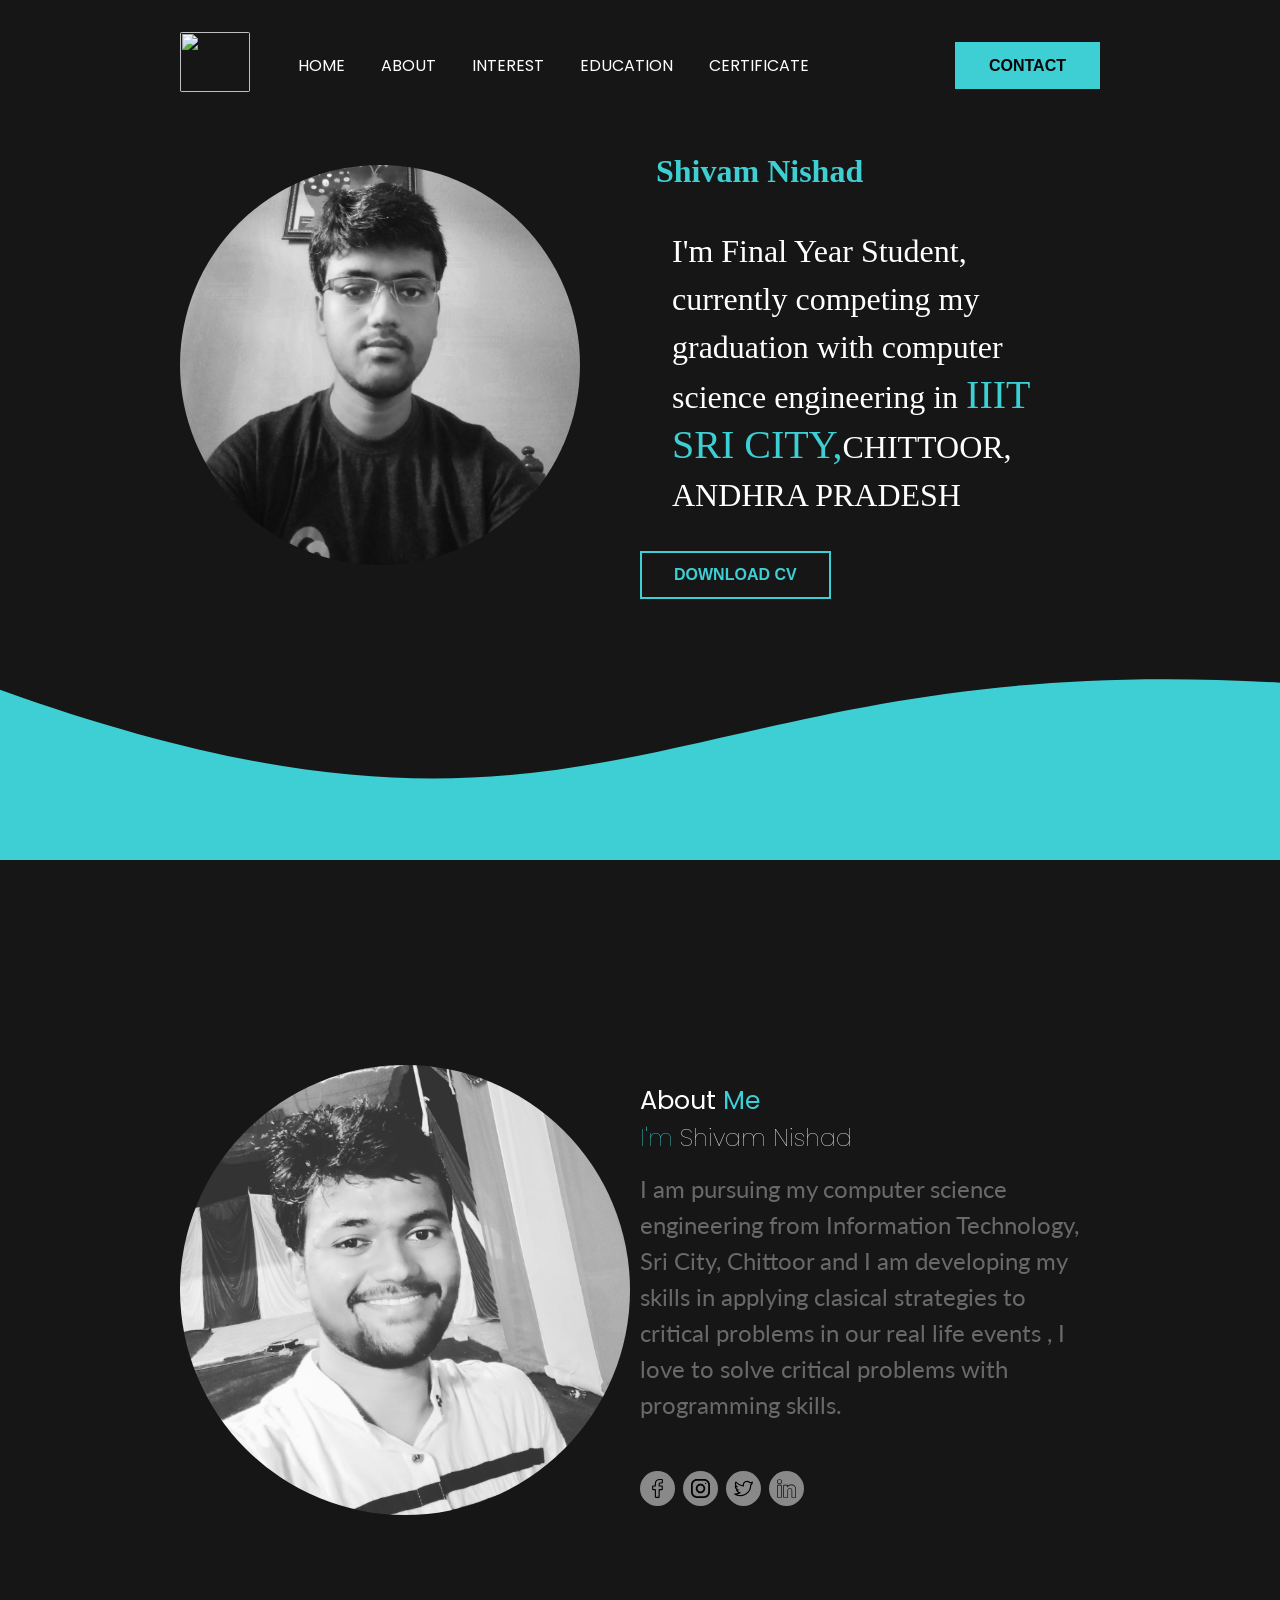
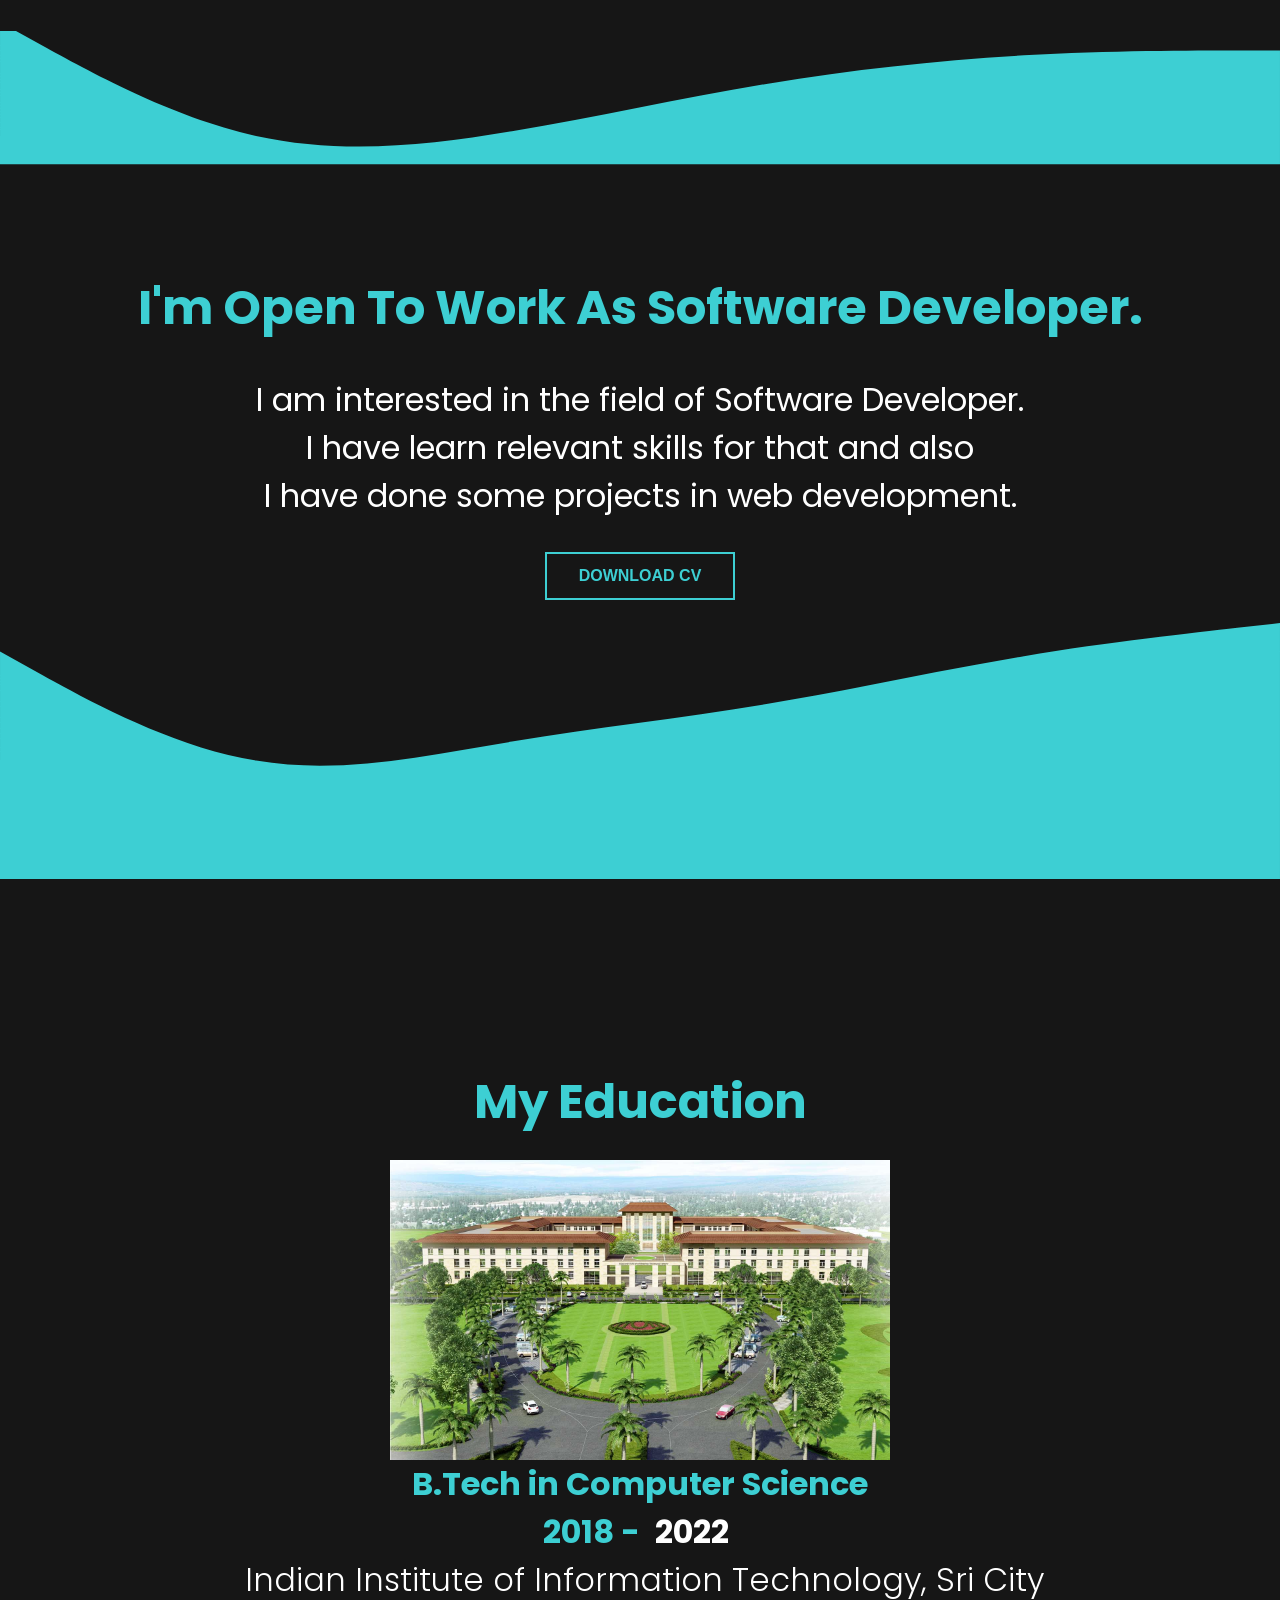
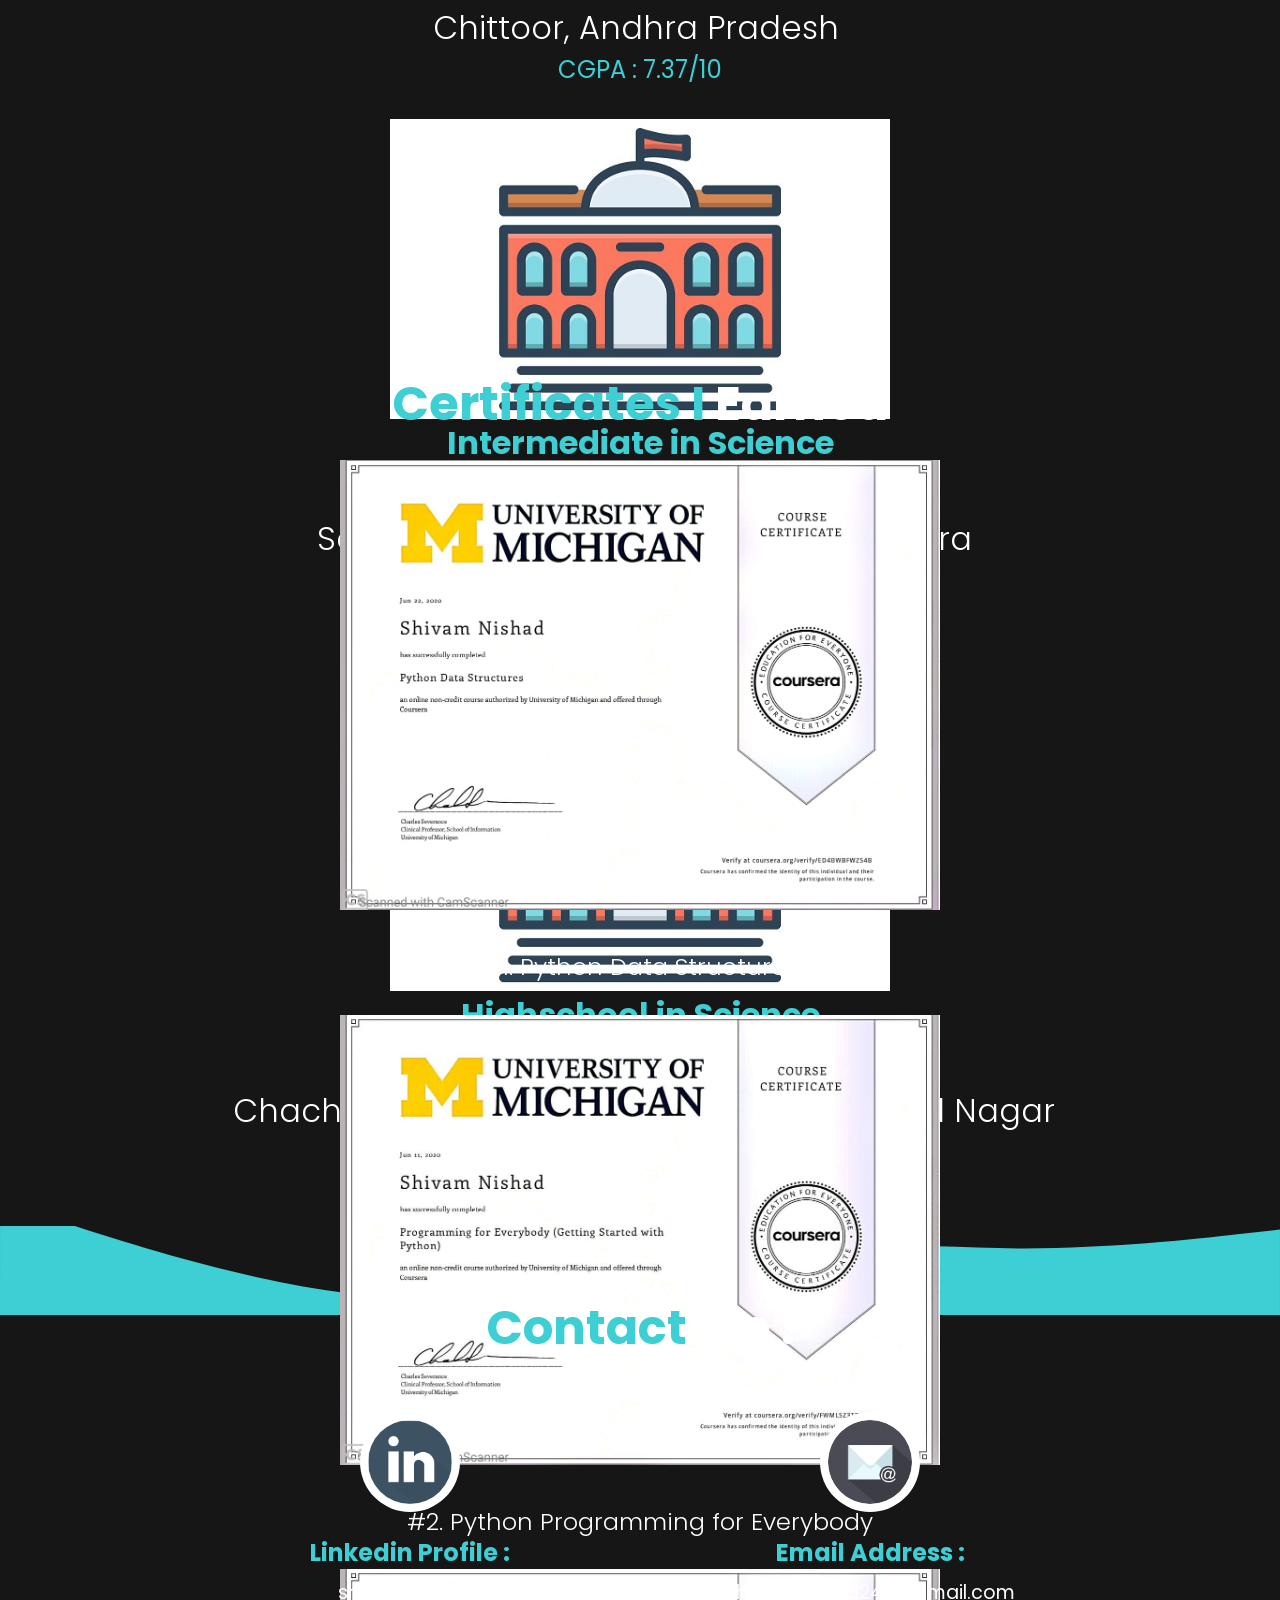
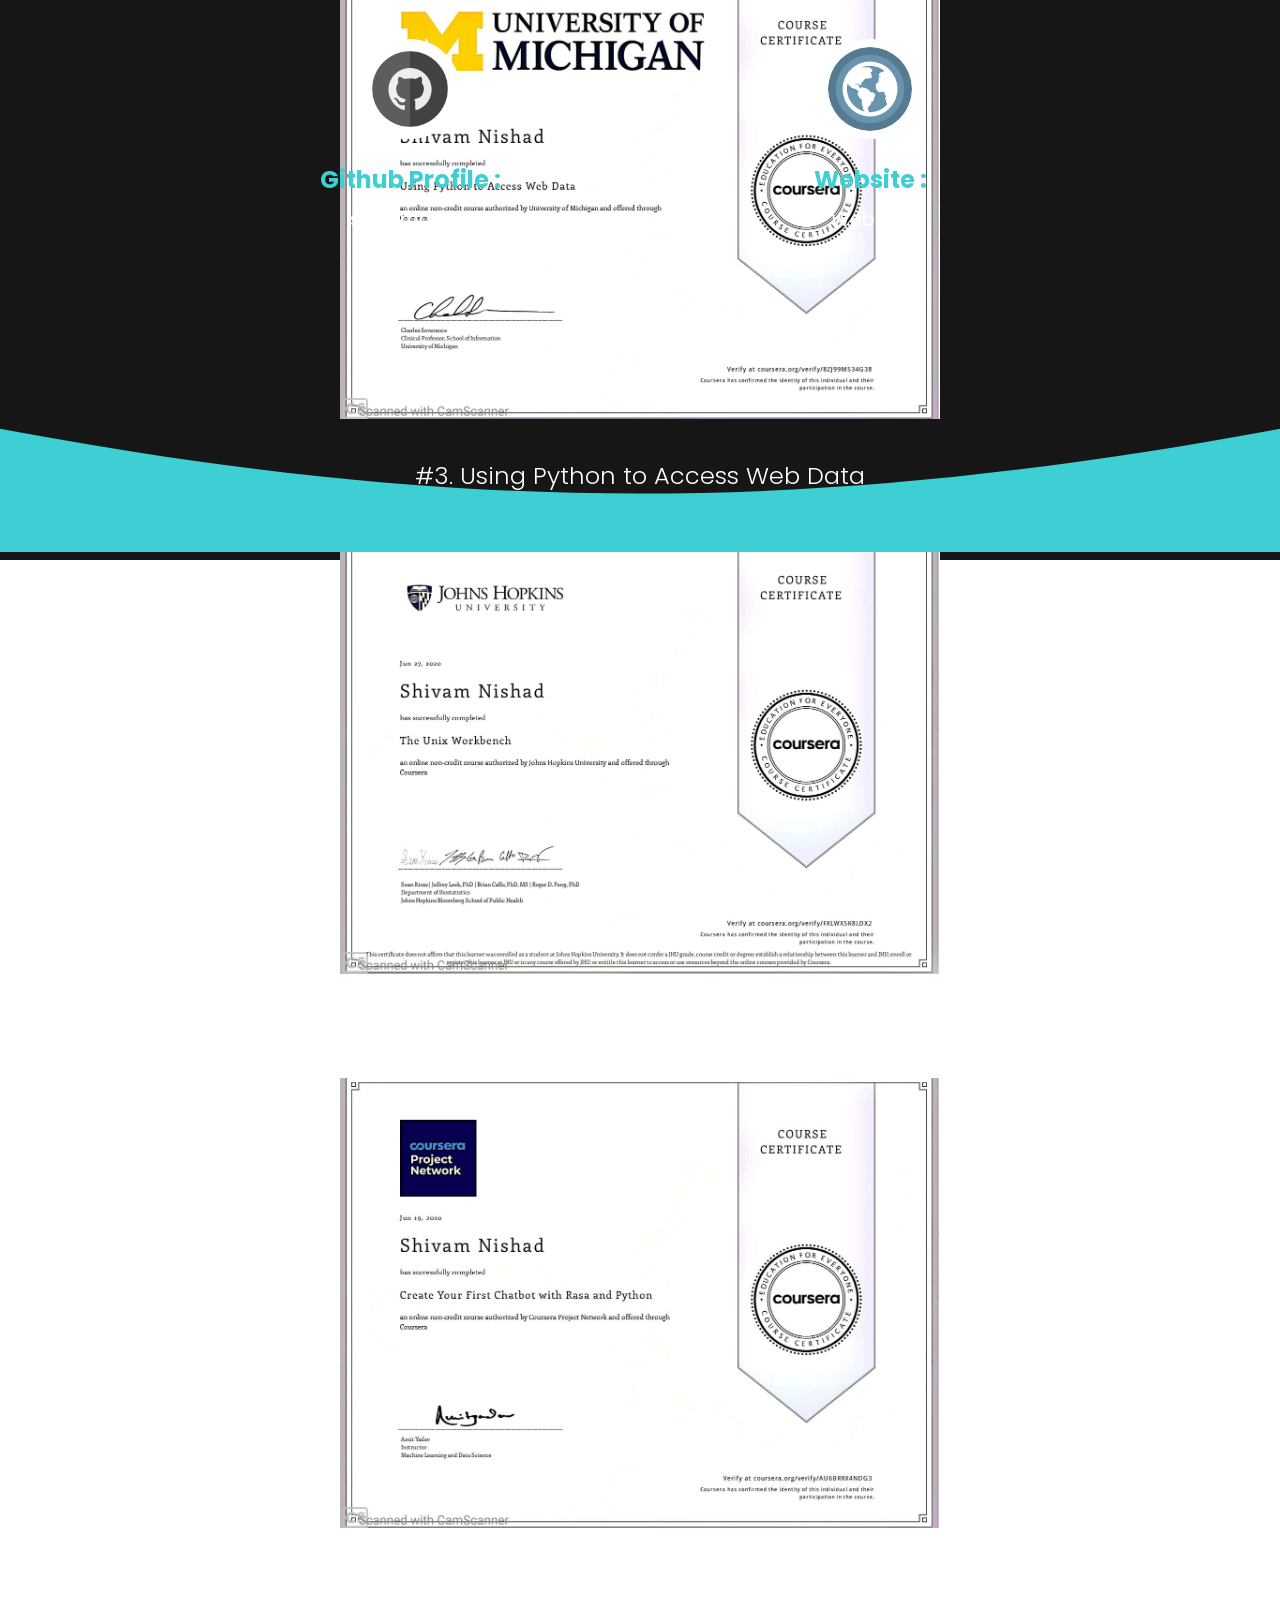
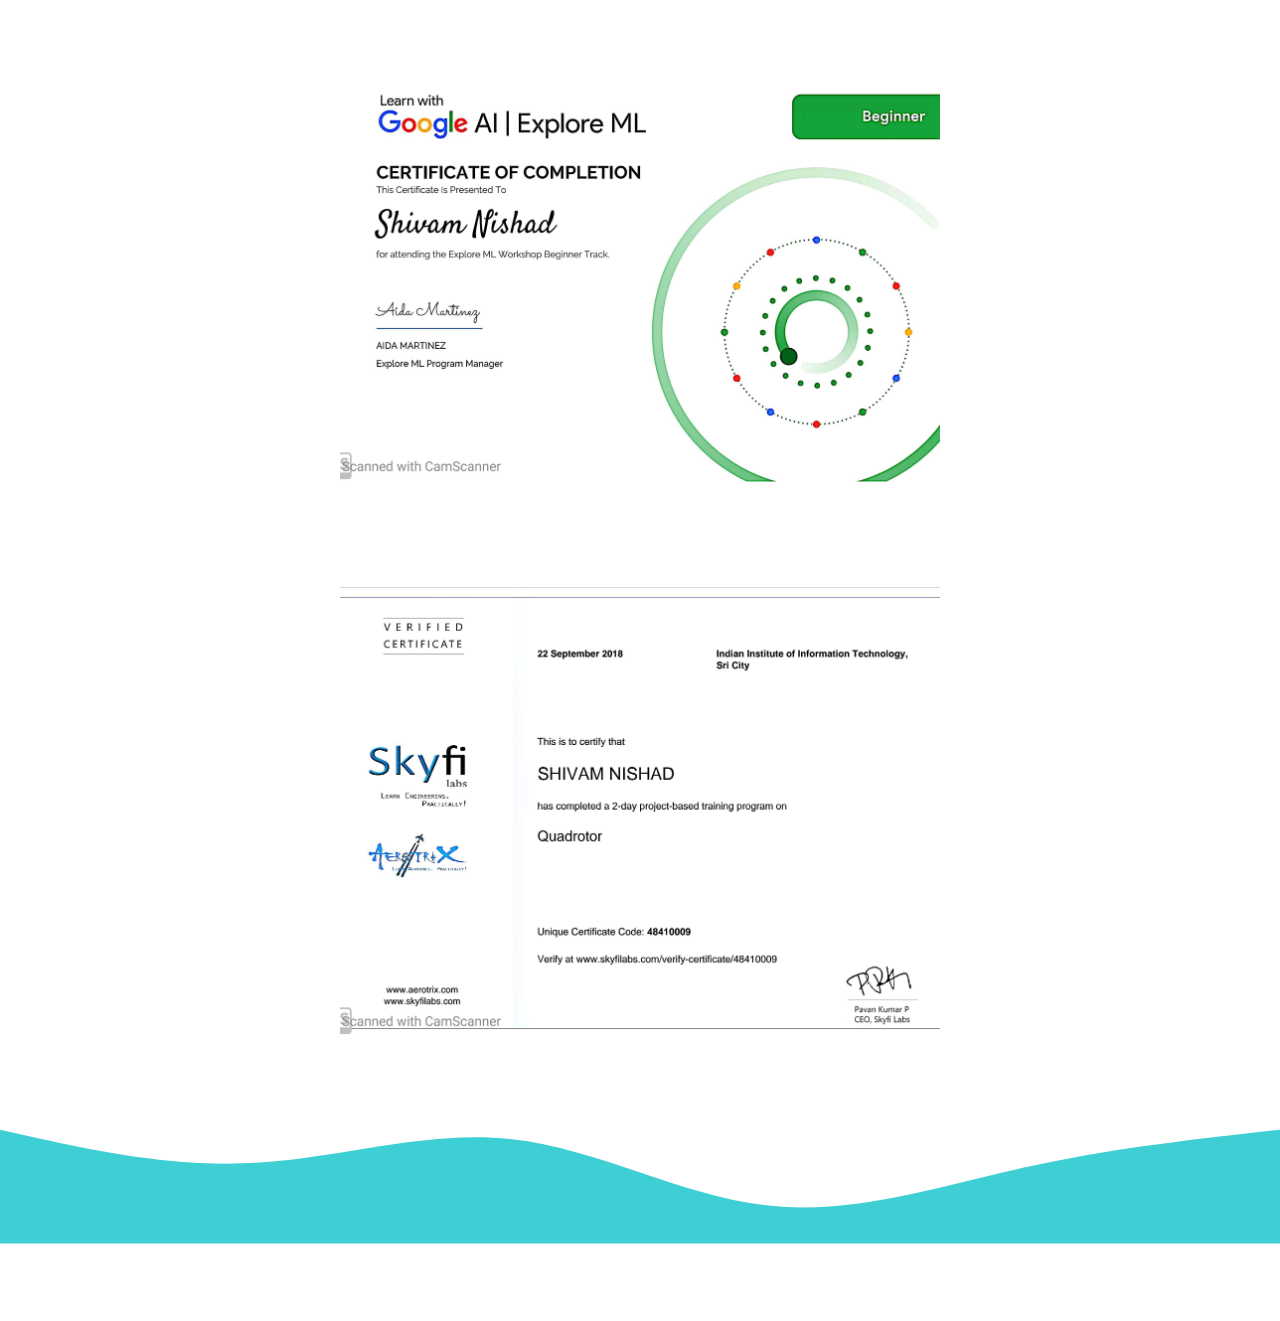
==== commit a1cfb580: "commit - 1" ====
--- a/index.html
+++ b/index.html
@@ -90,7 +90,7 @@
                     <img src="./Image/IIITS.jpg" alt="">
                     <h3>B.Tech in Computer Science <br> 2018 - <span>2022</span></h3>
                     <h4><span>Indian Institute of Information Technology, Sri City <br>Chittoor, Andhra Pradesh</span> </h4>
-	                <p class="location">CGPA : 7.25/10</p>
+	                <p class="location">CGPA : 7.37/10</p>
                 </div>
                 <div class="slide">
                     <img src="./Image/school.jpg" alt="">
